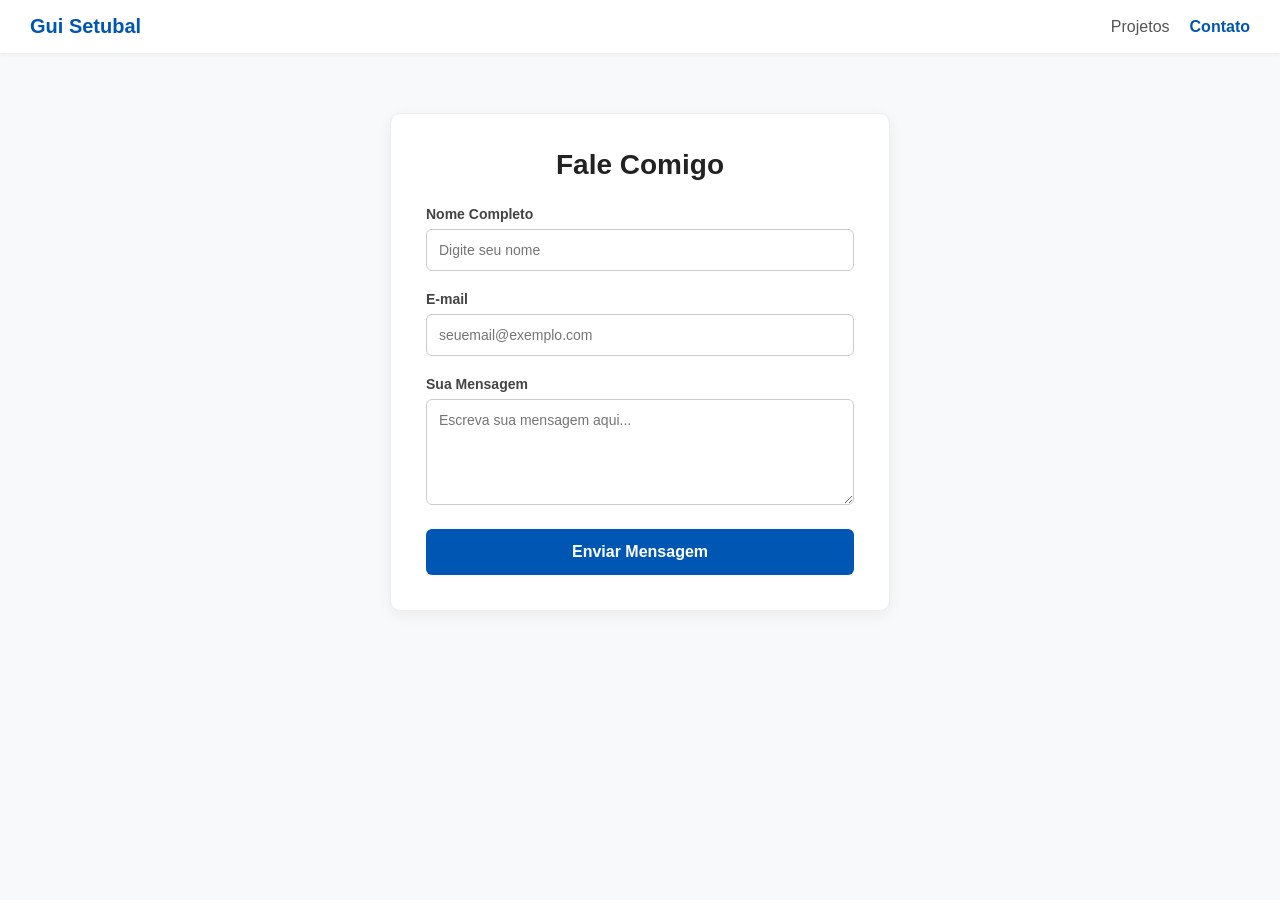
==== contato.html @ 48e04363 "Refactor contato.html for improved layout and design" ====
<!DOCTYPE html>
<html lang="pt-BR">
<head>
    <meta charset="UTF-8">
    <meta name="viewport" content="width=device-width, initial-scale=1.0">
    <title>Contato - Gui Setubal</title>
    <style>
        body {
            font-family: 'Segoe UI', Arial, sans-serif;
            background-color: #f8f9fa;
            margin: 0;
            padding: 0;
            color: #222222;
        }

        /* Menu Superior */
        nav {
            background-color: #ffffff;
            padding: 15px 30px;
            box-shadow: 0 2px 4px rgba(0,0,0,0.05);
            display: flex;
            justify-content: space-between;
            align-items: center;
        }

        nav .logo {
            font-weight: bold;
            font-size: 20px;
            color: #0056b3;
        }

        nav ul {
            list-style: none;
            margin: 0;
            padding: 0;
            display: flex;
            gap: 20px;
        }

        nav ul li a {
            text-decoration: none;
            color: #555555;
            font-weight: 500;
            transition: color 0.2s;
        }

        nav ul li a:hover {
            color: #0056b3;
        }

        /* Box do Formulário */
        main {
            max-width: 500px;
            margin: 60px auto;
            padding: 0 20px;
        }

        .form-box {
            background-color: #ffffff;
            padding: 35px;
            border-radius: 10px;
            box-shadow: 0 4px 15px rgba(0,0,0,0.06);
            border: 1px solid #eeeeee;
        }

        h2 {
            margin-top: 0;
            margin-bottom: 25px;
            color: #222222;
            text-align: center;
            font-size: 28px;
        }

        .campo-grupo {
            margin-bottom: 20px;
        }

        .campo-grupo label {
            display: block;
            margin-bottom: 7px;
            font-weight: 600;
            font-size: 14px;
            color: #444444;
        }

        .campo-grupo input, .campo-grupo textarea {
            width: 100%;
            padding: 12px;
            border: 1px solid #cccccc;
            border-radius: 6px;
            box-sizing: border-box;
            font-family: inherit;
            font-size: 14px;
            color: #222222;
            background-color: #ffffff;
        }

        .campo-grupo input:focus, .campo-grupo textarea:focus {
            outline: none;
            border-color: #0056b3;
            box-shadow: 0 0 0 3px rgba(0, 86, 179, 0.1);
        }

        .botao-enviar {
            background-color: #0056b3;
            color: #ffffff;
            border: none;
            padding: 14px;
            width: 100%;
            border-radius: 6px;
            cursor: pointer;
            font-size: 16px;
            font-weight: bold;
            transition: background-color 0.2s;
        }

        .botao-enviar:hover {
            background-color: #004085;
        }
    </style>
</head>
<body>

    <!-- Menu Superior -->
    <nav>
        <div class="logo">Gui Setubal</div>
        <ul>
            <li><a href="index.html">Projetos</a></li>
            <li><a href="contato.html" style="color: #0056b3; font-weight: bold;">Contato</a></li>
        </ul>
    </nav>

    <!-- Formulário de Envio -->
    <main>
        <div class="form-box">
            <h2>Fale Comigo</h2>
            <form id="formularioContato" onsubmit="processarEnvio(event)">
                <div class="campo-grupo">
                    <label for="txtNome">Nome Completo</label>
                    <input type="text" id="txtNome" required placeholder="Digite seu nome">
                </div>
                
                <div class="campo-grupo">
                    <label for="txtEmail">E-mail</label>
                    <input type="email" id="txtEmail" required placeholder="seuemail@exemplo.com">
                </div>

                <div class="campo-grupo">
                    <label for="txtMensagem">Sua Mensagem</label>
                    <textarea id="txtMensagem" rows="5" required placeholder="Escreva sua mensagem aqui..."></textarea>
                </div>

                <button type="submit" class="botao-enviar">Enviar Mensagem</button>
            </form>
        </div>
    </main>

    <!-- Caixinha de Alerta Personalizada (Substitui o alert nativo do navegador) -->
    <div id="meuAlertaCustomizado" style="display: none; position: fixed; top: 0; left: 0; width: 100%; height: 100%; background: rgba(0,0,0,0.5); z-index: 10000; justify-content: center; align-items: center;">
        <div style="background: white; padding: 22px; border-radius: 8px; max-width: 320px; width: 100%; box-shadow: 0 4px 20px rgba(0,0,0,0.3); font-family: Arial, sans-serif; box-sizing: border-box;">
            <h4 style="margin: 0 0 12px 0; color: #333333; font-size: 15px; border-bottom: 1px solid #eeeeee; padding-bottom: 8px; font-weight: normal;">Esta página diz:</h4>
            <p style="margin: 0 0 24px 0; color: #555555; font-size: 14px;">Mensagem enviada!</p>
            <div style="text-align: right;">
                <button onclick="fecharAlerta()" style="background: #0056b3; color: white; border: none; padding: 8px 24px; border-radius: 4px; cursor: pointer; font-weight: bold; font-size: 14px;">OK</button>
            </div>
        </div>
    </div>

    <!-- Script de Funcionamento -->
    <script>
        function processarEnvio(event) {
            event.preventDefault(); 
            abrirAlerta();
            document.getElementById("formularioContato").reset();
        }

        function abrirAlerta() {
            document.getElementById("meuAlertaCustomizado").style.display = "flex";
        }

        function fecharAlerta() {
            document.getElementById("meuAlertaCustomizado").style.display = "none";
        }
    </script>

</body>
</html>
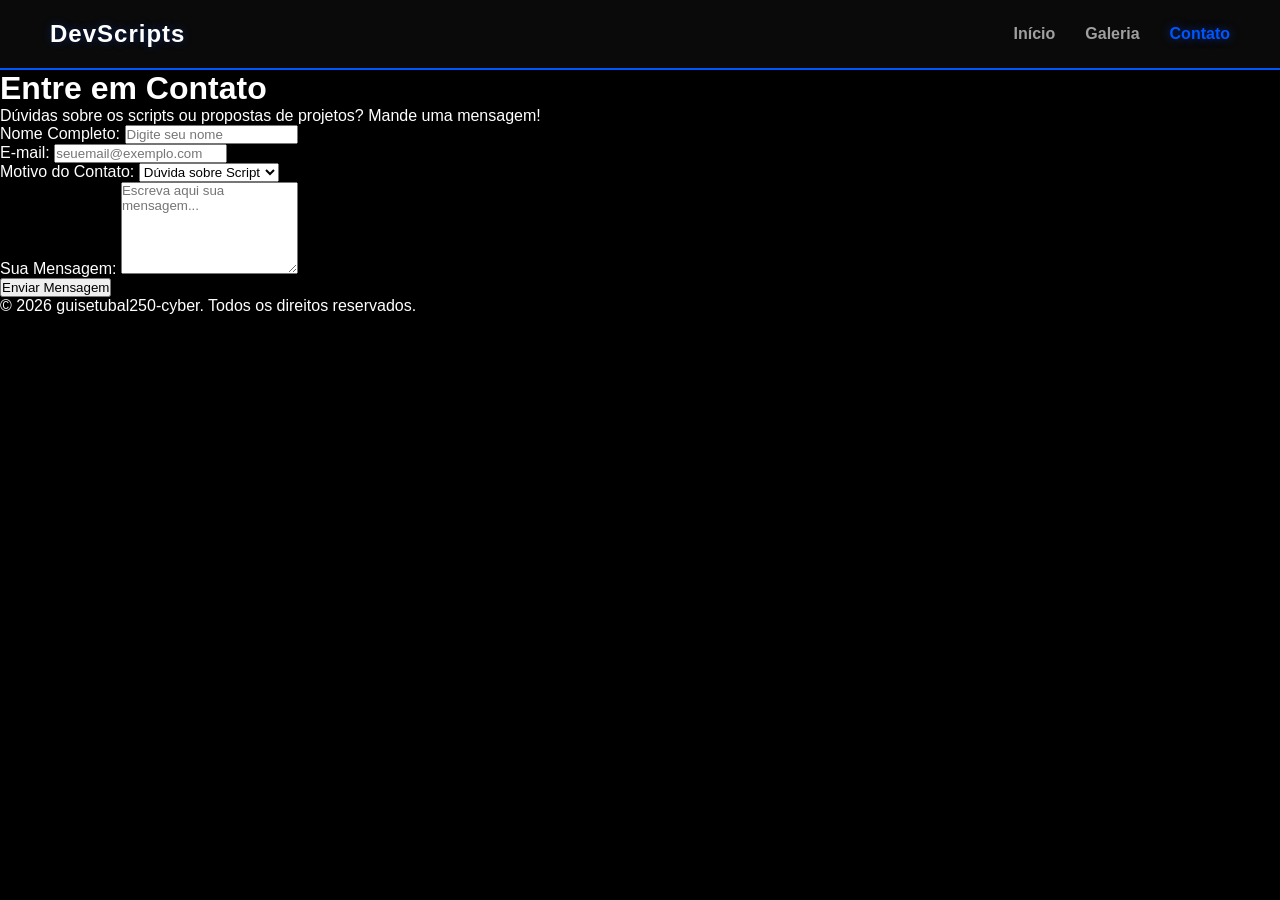
==== commit db4f5ed0: "Revamp contato.html with new layout and form fields Updated the contact page layout and styles, incl" ====
--- a/contato.html
+++ b/contato.html
@@ -3,185 +3,56 @@
 <head>
     <meta charset="UTF-8">
     <meta name="viewport" content="width=device-width, initial-scale=1.0">
-    <title>Contato - Gui Setubal</title>
-    <style>
-        body {
-            font-family: 'Segoe UI', Arial, sans-serif;
-            background-color: #f8f9fa;
-            margin: 0;
-            padding: 0;
-            color: #222222;
-        }
-
-        /* Menu Superior */
-        nav {
-            background-color: #ffffff;
-            padding: 15px 30px;
-            box-shadow: 0 2px 4px rgba(0,0,0,0.05);
-            display: flex;
-            justify-content: space-between;
-            align-items: center;
-        }
-
-        nav .logo {
-            font-weight: bold;
-            font-size: 20px;
-            color: #0056b3;
-        }
-
-        nav ul {
-            list-style: none;
-            margin: 0;
-            padding: 0;
-            display: flex;
-            gap: 20px;
-        }
-
-        nav ul li a {
-            text-decoration: none;
-            color: #555555;
-            font-weight: 500;
-            transition: color 0.2s;
-        }
-
-        nav ul li a:hover {
-            color: #0056b3;
-        }
-
-        /* Box do Formulário */
-        main {
-            max-width: 500px;
-            margin: 60px auto;
-            padding: 0 20px;
-        }
-
-        .form-box {
-            background-color: #ffffff;
-            padding: 35px;
-            border-radius: 10px;
-            box-shadow: 0 4px 15px rgba(0,0,0,0.06);
-            border: 1px solid #eeeeee;
-        }
-
-        h2 {
-            margin-top: 0;
-            margin-bottom: 25px;
-            color: #222222;
-            text-align: center;
-            font-size: 28px;
-        }
-
-        .campo-grupo {
-            margin-bottom: 20px;
-        }
-
-        .campo-grupo label {
-            display: block;
-            margin-bottom: 7px;
-            font-weight: 600;
-            font-size: 14px;
-            color: #444444;
-        }
-
-        .campo-grupo input, .campo-grupo textarea {
-            width: 100%;
-            padding: 12px;
-            border: 1px solid #cccccc;
-            border-radius: 6px;
-            box-sizing: border-box;
-            font-family: inherit;
-            font-size: 14px;
-            color: #222222;
-            background-color: #ffffff;
-        }
-
-        .campo-grupo input:focus, .campo-grupo textarea:focus {
-            outline: none;
-            border-color: #0056b3;
-            box-shadow: 0 0 0 3px rgba(0, 86, 179, 0.1);
-        }
-
-        .botao-enviar {
-            background-color: #0056b3;
-            color: #ffffff;
-            border: none;
-            padding: 14px;
-            width: 100%;
-            border-radius: 6px;
-            cursor: pointer;
-            font-size: 16px;
-            font-weight: bold;
-            transition: background-color 0.2s;
-        }
-
-        .botao-enviar:hover {
-            background-color: #004085;
-        }
-    </style>
+    <title>Contato</title>
+    <link rel="stylesheet" href="style.css">
 </head>
 <body>
+    <header>
+        <div class="logo">DevScripts</div>
+        <nav>
+            <ul>
+                <li><a href="index.html">Início</a></li>
+                <li><a href="galeria.html">Galeria</a></li>
+                <li><a href="contato.html" class="active">Contato</a></li>
+            </ul>
+        </nav>
+    </header>
 
-    <!-- Menu Superior -->
-    <nav>
-        <div class="logo">Gui Setubal</div>
-        <ul>
-            <li><a href="index.html">Projetos</a></li>
-            <li><a href="contato.html" style="color: #0056b3; font-weight: bold;">Contato</a></li>
-        </ul>
-    </nav>
+    <main class="form-container">
+        <h1>Entre em Contato</h1>
+        <p>Dúvidas sobre os scripts ou propostas de projetos? Mande uma mensagem!</p>
 
-    <!-- Formulário de Envio -->
-    <main>
-        <div class="form-box">
-            <h2>Fale Comigo</h2>
-            <form id="formularioContato" onsubmit="processarEnvio(event)">
-                <div class="campo-grupo">
-                    <label for="txtNome">Nome Completo</label>
-                    <input type="text" id="txtNome" required placeholder="Digite seu nome">
-                </div>
-                
-                <div class="campo-grupo">
-                    <label for="txtEmail">E-mail</label>
-                    <input type="email" id="txtEmail" required placeholder="seuemail@exemplo.com">
-                </div>
+        <form action="#" method="POST">
+            <div class="campo">
+                <label for="nome">Nome Completo:</label>
+                <input type="text" id="nome" name="nome" required placeholder="Digite seu nome">
+            </div>
 
-                <div class="campo-grupo">
-                    <label for="txtMensagem">Sua Mensagem</label>
-                    <textarea id="txtMensagem" rows="5" required placeholder="Escreva sua mensagem aqui..."></textarea>
-                </div>
+            <div class="campo">
+                <label for="email">E-mail:</label>
+                <input type="email" id="email" name="email" required placeholder="seuemail@exemplo.com">
+            </div>
 
-                <button type="submit" class="botao-enviar">Enviar Mensagem</button>
-            </form>
-        </div>
+            <div class="campo">
+                <label for="motivo">Motivo do Contato:</label>
+                <select id="motivo" name="motivo">
+                    <option value="duvida">Dúvida sobre Script</option>
+                    <option value="parceria">Proposta de Projeto</option>
+                    <option value="outros">Outros</option>
+                </select>
+            </div>
+
+            <div class="campo">
+                <label for="mensagem">Sua Mensagem:</label>
+                <textarea id="mensagem" name="mensagem" rows="6" required placeholder="Escreva aqui sua mensagem..."></textarea>
+            </div>
+
+            <button type="submit" class="btn">Enviar Mensagem</button>
+        </form>
     </main>
 
-    <!-- Caixinha de Alerta Personalizada (Substitui o alert nativo do navegador) -->
-    <div id="meuAlertaCustomizado" style="display: none; position: fixed; top: 0; left: 0; width: 100%; height: 100%; background: rgba(0,0,0,0.5); z-index: 10000; justify-content: center; align-items: center;">
-        <div style="background: white; padding: 22px; border-radius: 8px; max-width: 320px; width: 100%; box-shadow: 0 4px 20px rgba(0,0,0,0.3); font-family: Arial, sans-serif; box-sizing: border-box;">
-            <h4 style="margin: 0 0 12px 0; color: #333333; font-size: 15px; border-bottom: 1px solid #eeeeee; padding-bottom: 8px; font-weight: normal;">Esta página diz:</h4>
-            <p style="margin: 0 0 24px 0; color: #555555; font-size: 14px;">Mensagem enviada!</p>
-            <div style="text-align: right;">
-                <button onclick="fecharAlerta()" style="background: #0056b3; color: white; border: none; padding: 8px 24px; border-radius: 4px; cursor: pointer; font-weight: bold; font-size: 14px;">OK</button>
-            </div>
-        </div>
-    </div>
-
-    <!-- Script de Funcionamento -->
-    <script>
-        function processarEnvio(event) {
-            event.preventDefault(); 
-            abrirAlerta();
-            document.getElementById("formularioContato").reset();
-        }
-
-        function abrirAlerta() {
-            document.getElementById("meuAlertaCustomizado").style.display = "flex";
-        }
-
-        function fecharAlerta() {
-            document.getElementById("meuAlertaCustomizado").style.display = "none";
-        }
-    </script>
-
+    <footer>
+        <p>&copy; 2026 guisetubal250-cyber. Todos os direitos reservados.</p>
+    </footer>
 </body>
 </html>
--- a/style.css
+++ b/style.css
@@ -0,0 +1,254 @@
+/* ==========================================
+   CONFIGURAÇÕES GERAIS E RESETS
+   ========================================== */
+* {
+    margin: 0;
+    padding: 0;
+    box-sizing: border-box;
+    font-family: 'Segoe UI', Roboto, sans-serif;
+}
+
+body {
+    background-color: #000000; /* Fundo Preto Puro */
+    color: #ffffff; /* Texto Branco */
+    min-height: 100vh;
+    overflow-x: hidden;
+}
+
+/* ==========================================
+   MENU SUPERIOR (HEADER)
+   ========================================== */
+header {
+    background-color: #0a0a0a; /* Preto ligeiramente mais claro */
+    border-bottom: 2px solid #0055ff; /* Linha Azul Brilhante */
+    padding: 20px 50px;
+    display: flex;
+    justify-content: space-between;
+    align-items: center;
+    position: sticky;
+    top: 0;
+    z-index: 100;
+}
+
+header .logo {
+    font-size: 24px;
+    font-weight: 800;
+    color: #ffffff; /* Logo Branco */
+    letter-spacing: 1px;
+    text-shadow: 0 0 10px rgba(0, 85, 255, 0.3);
+}
+
+nav ul {
+    list-style: none;
+    display: flex;
+    gap: 30px;
+}
+
+nav ul li a {
+    color: #a0a0a0; /* Links cinzas para dar contraste */
+    text-decoration: none;
+    font-size: 16px;
+    font-weight: 600;
+    transition: all 0.3s ease;
+}
+
+nav ul li a:hover, 
+nav ul li a.active {
+    color: #0055ff; /* Azul ao passar o mouse ou ativo */
+    text-shadow: 0 0 10px rgba(0, 85, 255, 0.5);
+}
+
+/* ==========================================
+   ESTRUTURA DA PÁGINA INICIAL (INDEX)
+   ========================================== */
+.hero-container {
+    max-width: 1200px;
+    margin: 80px auto;
+    padding: 0 30px;
+}
+
+.hero-wrapper {
+    display: grid;
+    grid-template-columns: 1.2fr 0.8fr;
+    gap: 60px;
+    align-items: center;
+}
+
+/* Coluna de Textos */
+.subtitulo-tag {
+    color: #0055ff; /* Detalhes em azul */
+    font-size: 14px;
+    font-weight: 700;
+    text-transform: uppercase;
+    letter-spacing: 2px;
+    display: block;
+    margin-bottom: 15px;
+}
+
+.hero-textos h1 {
+    font-size: 54px;
+    font-weight: 800;
+    line-height: 1.1;
+    margin-bottom: 25px;
+    color: #ffffff; /* Texto Principal Branco */
+}
+
+.nome-destaque {
+    color: #0055ff; /* Destaque em Azul */
+}
+
+.hero-textos p {
+    color: #d0d0d0; /* Parágrafo Branco Suave */
+    font-size: 18px;
+    line-height: 1.6;
+    margin-bottom: 40px;
+}
+
+/* Botões Modernos */
+.botoes-grupo {
+    display: flex;
+    gap: 20px;
+}
+
+.btn-principal {
+    background: #0055ff; /* Botão Azul */
+    color: #ffffff; /* Texto Branco */
+    padding: 15px 30px;
+    border-radius: 8px;
+    font-weight: 700;
+    text-decoration: none;
+    display: inline-flex;
+    align-items: center;
+    gap: 10px;
+    box-shadow: 0 4px 20px rgba(0, 85, 255, 0.4);
+    transition: all 0.3s ease;
+}
+
+.btn-principal:hover {
+    transform: translateY(-3px);
+    background: #0044cc; /* Azul mais escuro no hover */
+    box-shadow: 0 6px 25px rgba(0, 85, 255, 0.6);
+}
+
+.btn-secundario {
+    border: 2px solid #ffffff; /* Borda Branca */
+    color: #ffffff; /* Texto Branco */
+    padding: 13px 30px;
+    border-radius: 8px;
+    font-weight: 700;
+    text-decoration: none;
+    background: transparent;
+    transition: all 0.3s ease;
+}
+
+.btn-secundario:hover {
+    background: rgba(255, 255, 255, 0.1);
+    transform: translateY(-3px);
+}
+
+/* ==========================================
+   CARD DE PERFIL (INDEX - COLUNA DIREITA)
+   ========================================== */
+.perfil-card {
+    background: #0a0a0a; /* Caixa Preta */
+    border: 1px solid rgba(255, 255, 255, 0.1); /* Borda discreta */
+    border-radius: 24px;
+    padding: 50px 40px;
+    text-align: center;
+    box-shadow: 0 30px 60px rgba(0, 0, 0, 0.8);
+    display: flex;
+    flex-direction: column;
+    align-items: center;
+}
+
+.avatar-circulo {
+    width: 120px;
+    height: 120px;
+    border-radius: 50%;
+    background: #0055ff; /* Círculo Azul */
+    display: flex;
+    align-items: center;
+    justify-content: center;
+    margin-bottom: 25px;
+    box-shadow: 0 0 25px rgba(0, 85, 255, 0.4);
+}
+
+.avatar-circulo span {
+    font-size: 36px;
+    font-weight: 800;
+    color: #ffffff; /* Iniciais Brancas */
+    letter-spacing: -1px;
+}
+
+.perfil-card h2 {
+    font-size: 26px;
+    font-weight: 700;
+    margin-bottom: 20px;
+    color: #ffffff;
+}
+
+/* Lista de Habilidades (Badges) */
+.badges {
+    display: flex;
+    flex-direction: column;
+    gap: 12px;
+    width: 100%;
+}
+
+.badges span {
+    background: rgba(255, 255, 255, 0.02);
+    border: 1px solid rgba(255, 255, 255, 0.05);
+    padding: 12px 15px;
+    border-radius: 10px;
+    font-size: 14px;
+    color: #cbd5e1;
+    display: flex;
+    align-items: center;
+    gap: 10px;
+    justify-content: center;
+    transition: all 0.3s ease;
+}
+
+.badges span i {
+    color: #0055ff; /* Ícones em Azul */
+}
+
+.perfil-card:hover .badges span {
+    border-color: rgba(0, 85, 255, 0.3);
+    color: #ffffff;
+}
+
+/* ==========================================
+   EFEITOS INTERATIVOS DA GALERIA
+   ========================================== */
+.projeto-card {
+    transition: transform 0.3s ease, border-color 0.3s ease, box-shadow 0.3s ease !important;
+}
+
+.projeto-card:hover {
+    transform: translateY(-8px);
+    border-color: #0055ff !important; /* Borda Azul no hover */
+    box-shadow: 0 20px 40px rgba(0, 85, 255, 0.2) !important;
+}
+
+/* ==========================================
+   RESPONSIVIDADE PARA DISPOSITIVOS MÓVEIS
+   ========================================== */
+@media (max-width: 900px) {
+    header {
+        padding: 20px 30px;
+    }
+    .hero-wrapper {
+        grid-template-columns: 1fr;
+        gap: 50px;
+    }
+    .hero-textos {
+        text-align: center;
+    }
+    .botoes-grupo {
+        justify-content: center;
+    }
+    .hero-textos h1 {
+        font-size: 40px;
+    }
+}
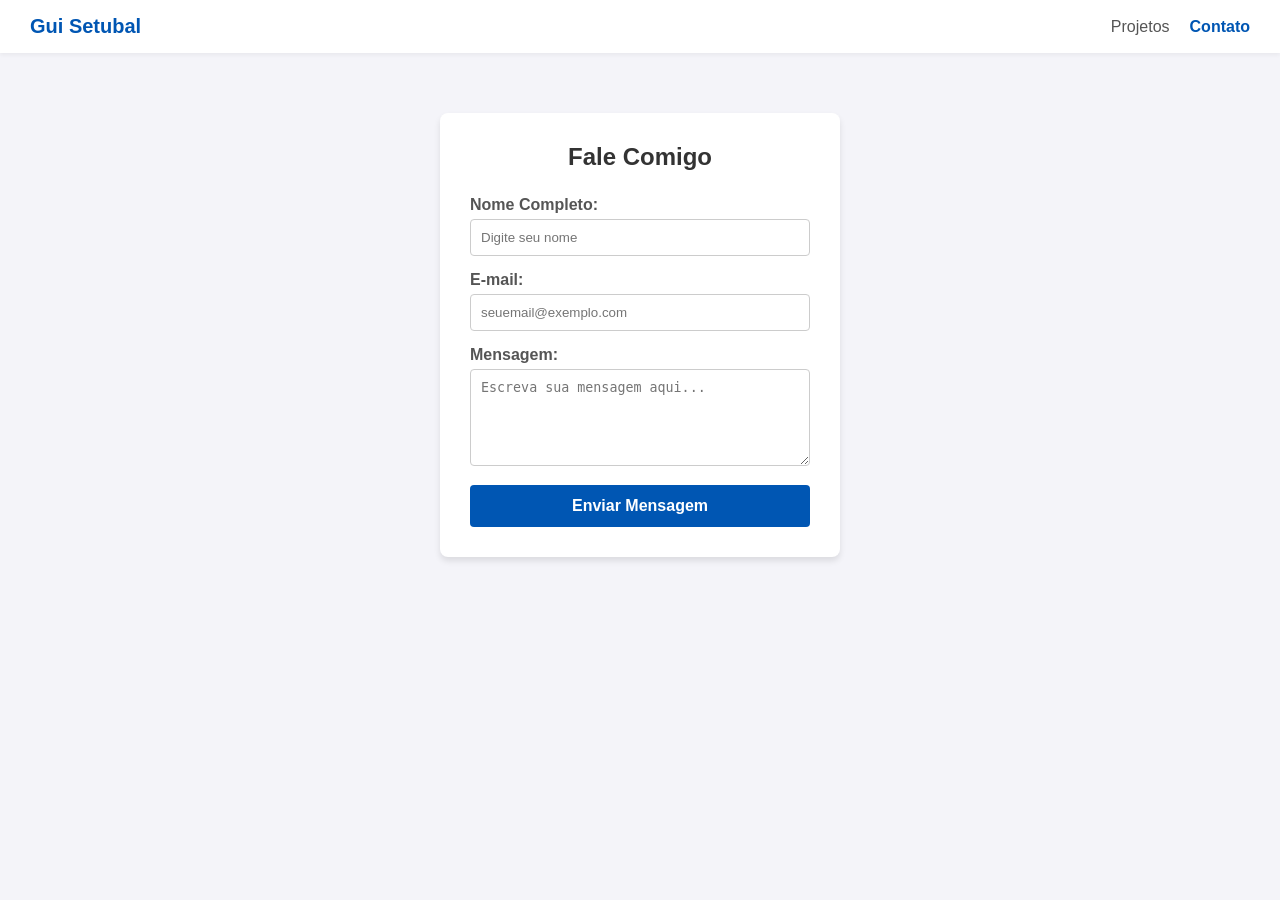
==== commit 1a152a03: "Revamp contato.html with new layout and styles Updated the contact page with new styling and structu" ====
--- a/contato.html
+++ b/contato.html
@@ -3,56 +3,154 @@
 <head>
     <meta charset="UTF-8">
     <meta name="viewport" content="width=device-width, initial-scale=1.0">
-    <title>Contato</title>
-    <link rel="stylesheet" href="style.css">
+    <title>Contato - Gui Setubal</title>
+    <style>
+        body {
+            font-family: Arial, sans-serif;
+            background-color: #f4f4f9;
+            margin: 0;
+            padding: 0;
+            color: #333;
+        }
+
+        /* Menu de Navegação Original */
+        nav {
+            background-color: #ffffff;
+            padding: 15px 30px;
+            box-shadow: 0 2px 4px rgba(0,0,0,0.05);
+            display: flex;
+            justify-content: space-between;
+            align-items: center;
+        }
+
+        nav .logo {
+            font-weight: bold;
+            font-size: 20px;
+            color: #0056b3;
+        }
+
+        nav ul {
+            list-style: none;
+            margin: 0;
+            padding: 0;
+            display: flex;
+            gap: 20px;
+        }
+
+        nav ul li a {
+            text-decoration: none;
+            color: #555;
+            font-weight: 500;
+        }
+
+        nav ul li a:hover {
+            color: #0056b3;
+        }
+
+        main {
+            max-width: 400px;
+            margin: 60px auto;
+            padding: 0 20px;
+        }
+
+        .form-container {
+            background: white;
+            padding: 30px;
+            border-radius: 8px;
+            box-shadow: 0 4px 6px rgba(0,0,0,0.1);
+            width: 100%;
+            box-sizing: border-box;
+        }
+
+        h2 {
+            margin-top: 0;
+            margin-bottom: 25px;
+            color: #333;
+            text-align: center;
+        }
+
+        .form-group {
+            margin-bottom: 15px;
+        }
+
+        .form-group label {
+            display: block;
+            margin-bottom: 5px;
+            font-weight: bold;
+            color: #555;
+        }
+
+        .form-group input, .form-group textarea {
+            width: 100%;
+            padding: 10px;
+            border: 1px solid #ccc;
+            border-radius: 4px;
+            box-sizing: border-box;
+        }
+
+        .btn-enviar {
+            background-color: #0056b3;
+            color: white;
+            border: none;
+            padding: 12px;
+            width: 100%;
+            border-radius: 4px;
+            cursor: pointer;
+            font-size: 16px;
+            font-weight: bold;
+        }
+
+        .btn-enviar:hover {
+            background-color: #004085;
+        }
+    </style>
 </head>
 <body>
-    <header>
-        <div class="logo">DevScripts</div>
-        <nav>
-            <ul>
-                <li><a href="index.html">Início</a></li>
-                <li><a href="galeria.html">Galeria</a></li>
-                <li><a href="contato.html" class="active">Contato</a></li>
-            </ul>
-        </nav>
-    </header>
 
-    <main class="form-container">
-        <h1>Entre em Contato</h1>
-        <p>Dúvidas sobre os scripts ou propostas de projetos? Mande uma mensagem!</p>
+    <!-- Menu Superior -->
+    <nav>
+        <div class="logo">Gui Setubal</div>
+        <ul>
+            <li><a href="index.html">Projetos</a></li>
+            <li><a href="contato.html" style="color: #0056b3; font-weight: bold;">Contato</a></li>
+        </ul>
+    </nav>
 
-        <form action="#" method="POST">
-            <div class="campo">
-                <label for="nome">Nome Completo:</label>
-                <input type="text" id="nome" name="nome" required placeholder="Digite seu nome">
-            </div>
+    <!-- Formulário Prontinho do Início -->
+    <main>
+        <div class="form-container">
+            <h2>Fale Comigo</h2>
+            <form id="formularioContato" onsubmit="processarEnvio(event)">
+                <div class="form-group">
+                    <label for="txtNome">Nome Completo:</label>
+                    <input type="text" id="txtNome" required placeholder="Digite seu nome">
+                </div>
+                
+                <div class="form-group">
+                    <label for="txtEmail">E-mail:</label>
+                    <input type="email" id="txtEmail" required placeholder="seuemail@exemplo.com">
+                </div>
 
-            <div class="campo">
-                <label for="email">E-mail:</label>
-                <input type="email" id="email" name="email" required placeholder="seuemail@exemplo.com">
-            </div>
+                <div class="form-group">
+                    <label for="txtMensagem">Mensagem:</label>
+                    <textarea id="txtMensagem" rows="5" required placeholder="Escreva sua mensagem aqui..."></textarea>
+                </div>
 
-            <div class="campo">
-                <label for="motivo">Motivo do Contato:</label>
-                <select id="motivo" name="motivo">
-                    <option value="duvida">Dúvida sobre Script</option>
-                    <option value="parceria">Proposta de Projeto</option>
-                    <option value="outros">Outros</option>
-                </select>
-            </div>
-
-            <div class="campo">
-                <label for="mensagem">Sua Mensagem:</label>
-                <textarea id="mensagem" name="mensagem" rows="6" required placeholder="Escreva aqui sua mensagem..."></textarea>
-            </div>
-
-            <button type="submit" class="btn">Enviar Mensagem</button>
-        </form>
+                <button type="submit" class="btn-enviar">Enviar Mensagem</button>
+            </form>
+        </div>
     </main>
 
-    <footer>
-        <p>&copy; 2026 guisetubal250-cyber. Todos os direitos reservados.</p>
-    </footer>
+    <!-- JavaScript Original com Alert Clássico -->
+    <script>
+        function processarEnvio(event) {
+            event.preventDefault(); // Impede o reload automático da página
+            
+            alert("Mensagem enviada!"); // Retorna o alert original do navegador
+            
+            document.getElementById("formularioContato").reset(); // Limpa os campos
+        }
+    </script>
+
 </body>
 </html>
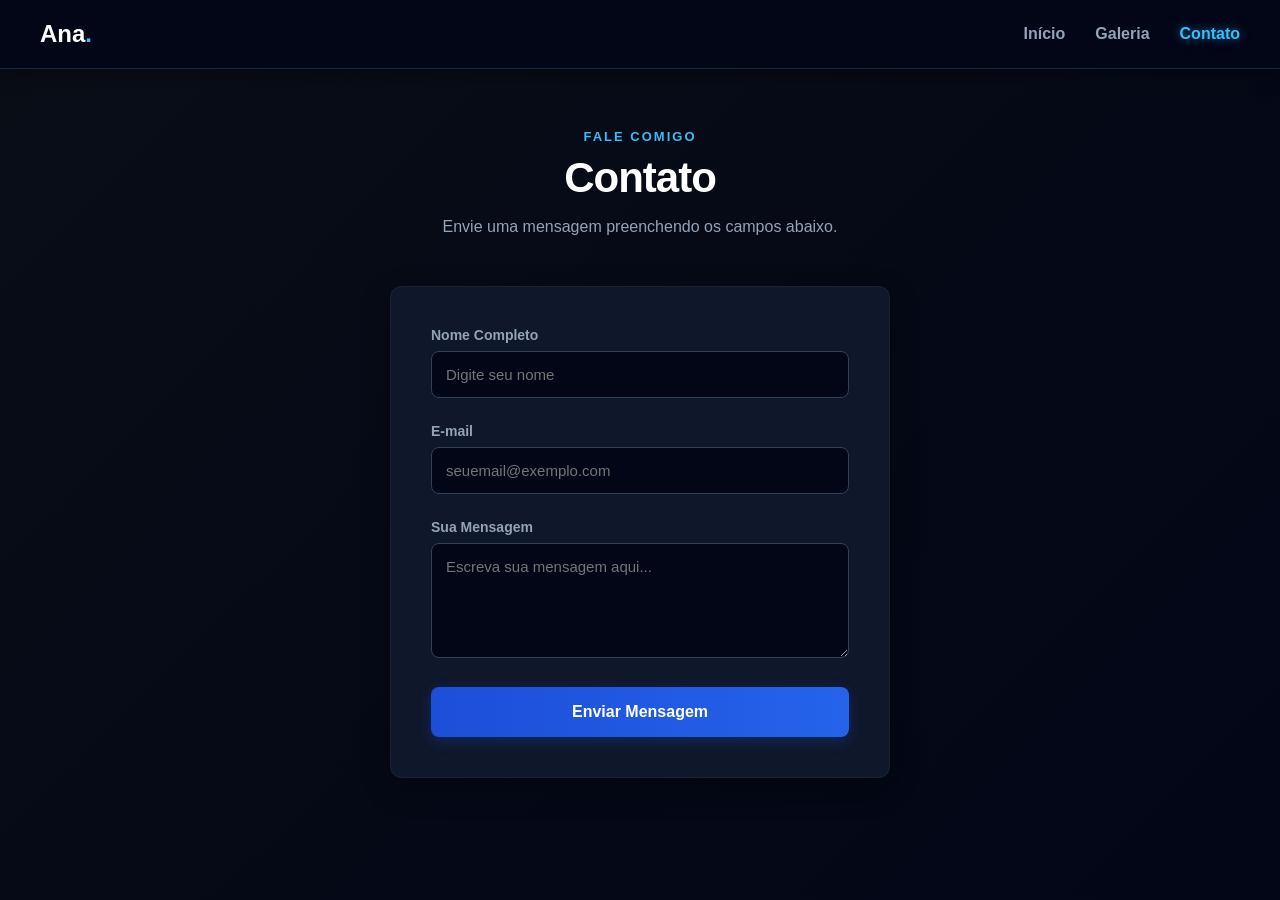
==== commit af519af3: "Refactor contato.html for new design and styles" ====
--- a/contato.html
+++ b/contato.html
@@ -3,136 +3,42 @@
 <head>
     <meta charset="UTF-8">
     <meta name="viewport" content="width=device-width, initial-scale=1.0">
-    <title>Contato - Gui Setubal</title>
-    <style>
-        body {
-            font-family: Arial, sans-serif;
-            background-color: #f4f4f9;
-            margin: 0;
-            padding: 0;
-            color: #333;
-        }
-
-        /* Menu de Navegação Original */
-        nav {
-            background-color: #ffffff;
-            padding: 15px 30px;
-            box-shadow: 0 2px 4px rgba(0,0,0,0.05);
-            display: flex;
-            justify-content: space-between;
-            align-items: center;
-        }
-
-        nav .logo {
-            font-weight: bold;
-            font-size: 20px;
-            color: #0056b3;
-        }
-
-        nav ul {
-            list-style: none;
-            margin: 0;
-            padding: 0;
-            display: flex;
-            gap: 20px;
-        }
-
-        nav ul li a {
-            text-decoration: none;
-            color: #555;
-            font-weight: 500;
-        }
-
-        nav ul li a:hover {
-            color: #0056b3;
-        }
-
-        main {
-            max-width: 400px;
-            margin: 60px auto;
-            padding: 0 20px;
-        }
-
-        .form-container {
-            background: white;
-            padding: 30px;
-            border-radius: 8px;
-            box-shadow: 0 4px 6px rgba(0,0,0,0.1);
-            width: 100%;
-            box-sizing: border-box;
-        }
-
-        h2 {
-            margin-top: 0;
-            margin-bottom: 25px;
-            color: #333;
-            text-align: center;
-        }
-
-        .form-group {
-            margin-bottom: 15px;
-        }
-
-        .form-group label {
-            display: block;
-            margin-bottom: 5px;
-            font-weight: bold;
-            color: #555;
-        }
-
-        .form-group input, .form-group textarea {
-            width: 100%;
-            padding: 10px;
-            border: 1px solid #ccc;
-            border-radius: 4px;
-            box-sizing: border-box;
-        }
-
-        .btn-enviar {
-            background-color: #0056b3;
-            color: white;
-            border: none;
-            padding: 12px;
-            width: 100%;
-            border-radius: 4px;
-            cursor: pointer;
-            font-size: 16px;
-            font-weight: bold;
-        }
-
-        .btn-enviar:hover {
-            background-color: #004085;
-        }
-    </style>
+    <title>Contato - Portfólio Ana</title>
+    <!-- Vinculando o arquivo CSS externo -->
+    <link rel="stylesheet" href="style.css">
 </head>
 <body>
 
-    <!-- Menu Superior -->
+    <!-- Menu Superior Compartilhado -->
     <nav>
-        <div class="logo">Gui Setubal</div>
+        <div class="logo">Ana<span>.</span></div>
         <ul>
-            <li><a href="index.html">Projetos</a></li>
-            <li><a href="contato.html" style="color: #0056b3; font-weight: bold;">Contato</a></li>
+            <li><a href="index.html">Início</a></li>
+            <li><a href="galeria.html">Galeria</a></li>
+            <li><a href="contato.html" class="active">Contato</a></li>
         </ul>
     </nav>
 
-    <!-- Formulário Prontinho do Início -->
+    <!-- Formulário Estilizado -->
     <main>
+        <span class="sub-tag">Fale Comigo</span>
+        <h1>Contato</h1>
+        <p class="descricao-pagina">Envie uma mensagem preenchendo os campos abaixo.</p>
+
         <div class="form-container">
-            <h2>Fale Comigo</h2>
             <form id="formularioContato" onsubmit="processarEnvio(event)">
                 <div class="form-group">
-                    <label for="txtNome">Nome Completo:</label>
+                    <label for="txtNome">Nome Completo</label>
                     <input type="text" id="txtNome" required placeholder="Digite seu nome">
                 </div>
                 
                 <div class="form-group">
-                    <label for="txtEmail">E-mail:</label>
+                    <label for="txtEmail">E-mail</label>
                     <input type="email" id="txtEmail" required placeholder="seuemail@exemplo.com">
                 </div>
 
                 <div class="form-group">
-                    <label for="txtMensagem">Mensagem:</label>
+                    <label for="txtMensagem">Sua Mensagem</label>
                     <textarea id="txtMensagem" rows="5" required placeholder="Escreva sua mensagem aqui..."></textarea>
                 </div>
 
@@ -141,14 +47,14 @@
         </div>
     </main>
 
-    <!-- JavaScript Original com Alert Clássico -->
+    <!-- Controle JavaScript Nativo -->
     <script>
         function processarEnvio(event) {
-            event.preventDefault(); // Impede o reload automático da página
+            event.preventDefault(); 
             
-            alert("Mensagem enviada!"); // Retorna o alert original do navegador
+            alert("Mensagem enviada!"); // Alerta nativo clássico do início
             
-            document.getElementById("formularioContato").reset(); // Limpa os campos
+            document.getElementById("formularioContato").reset(); 
         }
     </script>
 
--- a/style.css
+++ b/style.css
@@ -0,0 +1,240 @@
+/* ==================================================== */
+/* PALETA DE CORES: PRETO, BRANCO E AZUL (COM GLOW)     */
+/* ==================================================== */
+body {
+    font-family: 'Segoe UI', Arial, sans-serif;
+    background: linear-gradient(135deg, #090d16 0%, #020617 100%); /* Fundo Escuro Profundo */
+    margin: 0;
+    padding: 0;
+    color: #ffffff; /* Texto Branco */
+    min-height: 100vh;
+}
+
+/* --- MENU DE NAVEGAÇÃO SUPERIOR --- */
+nav {
+    background-color: #020617;
+    padding: 20px 40px;
+    border-bottom: 1px solid rgba(56, 189, 248, 0.2); /* Linha com brilho sutil */
+    display: flex;
+    justify-content: space-between;
+    align-items: center;
+    box-shadow: 0 4px 20px rgba(0, 0, 0, 0.4);
+}
+
+nav .logo {
+    font-weight: 800;
+    font-size: 24px;
+    color: #ffffff;
+}
+
+nav .logo span {
+    color: #38bdf8; /* Ponto azul iluminado no nome */
+}
+
+nav ul {
+    list-style: none;
+    margin: 0;
+    padding: 0;
+    display: flex;
+    gap: 30px;
+}
+
+nav ul li a {
+    text-decoration: none;
+    color: #94a3b8;
+    font-weight: 600;
+    font-size: 16px;
+    transition: all 0.3s ease;
+}
+
+nav ul li a:hover, nav ul li a.active {
+    color: #38bdf8; /* Azul iluminado */
+    text-shadow: 0 0 10px rgba(56, 189, 248, 0.6); /* Brilho suave */
+}
+
+/* --- SEÇÃO PRINCIPAL / TEXTOS --- */
+main {
+    max-width: 1200px;
+    margin: 0 auto;
+    padding: 60px 20px;
+    text-align: center;
+}
+
+.sub-tag {
+    color: #38bdf8;
+    font-size: 13px;
+    font-weight: 700;
+    text-transform: uppercase;
+    letter-spacing: 2px;
+    margin-bottom: 10px;
+    display: block;
+}
+
+h1 {
+    font-size: 42px;
+    color: #ffffff;
+    margin: 0 0 15px 0;
+    font-weight: 800;
+    letter-spacing: -1px;
+}
+
+.descricao-pagina {
+    color: #94a3b8;
+    font-size: 16px;
+    margin-bottom: 50px;
+}
+
+/* --- GRID DA GALERIA DE PROJETOS --- */
+.galeria-grid {
+    display: grid;
+    grid-template-columns: repeat(auto-fit, minmax(300px, 1fr));
+    gap: 30px;
+    width: 100%;
+}
+
+.projeto-card {
+    background-color: #0f172a; /* Caixa do card escura */
+    border-radius: 12px;
+    overflow: hidden;
+    border: 1px solid rgba(255, 255, 255, 0.05);
+    box-shadow: 0 10px 30px rgba(0, 0, 0, 0.3);
+    transition: all 0.3s ease;
+}
+
+.projeto-card:hover {
+    transform: translateY(-5px);
+    border-color: rgba(56, 189, 248, 0.4);
+    box-shadow: 0 10px 30px rgba(56, 189, 248, 0.1); /* Iluminação externa ao passar o mouse */
+}
+
+/* Bloco colorido simulando a imagem enviada */
+.projeto-banner {
+    height: 180px;
+    display: flex;
+    justify-content: center;
+    align-items: center;
+    font-size: 32px;
+    font-weight: 800;
+    color: #ffffff;
+    letter-spacing: 1px;
+}
+
+/* Cores dos Banners baseados na foto do usuário */
+.banner-html { background: linear-gradient(135deg, #1e40af 0%, #3b82f6 100%); }
+.banner-css { background: linear-gradient(135deg, #86198f 0%, #d946ef 100%); }
+.banner-js { background: linear-gradient(135deg, #065f46 0%, #10b981 100%); }
+
+.projeto-info {
+    padding: 25px;
+    text-align: left;
+}
+
+.projeto-tag {
+    color: #38bdf8;
+    font-size: 11px;
+    font-weight: 700;
+    text-transform: uppercase;
+    letter-spacing: 1px;
+    display: block;
+    margin-bottom: 8px;
+}
+
+.projeto-info h3 {
+    margin: 0 0 10px 0;
+    font-size: 20px;
+    color: #ffffff;
+    font-weight: 700;
+}
+
+.projeto-info p {
+    margin: 0;
+    font-size: 14px;
+    color: #94a3b8;
+    line-height: 1.5;
+}
+
+/* --- ESTRUTURA DO FORMULÁRIO DE CONTATO --- */
+.form-container {
+    background-color: #0f172a;
+    padding: 40px;
+    border-radius: 12px;
+    border: 1px solid rgba(255, 255, 255, 0.05);
+    box-shadow: 0 10px 30px rgba(0, 0, 0, 0.3);
+    max-width: 500px;
+    width: 100%;
+    box-sizing: border-box;
+    margin: 0 auto;
+}
+
+.form-group {
+    margin-bottom: 25px;
+    text-align: left;
+}
+
+.form-group label {
+    display: block;
+    margin-bottom: 8px;
+    font-weight: 600;
+    color: #94a3b8;
+    font-size: 14px;
+}
+
+.form-group input, .form-group textarea {
+    width: 100%;
+    padding: 14px;
+    border: 1px solid #334155;
+    border-radius: 8px;
+    box-sizing: border-box;
+    background-color: #020617;
+    color: #ffffff;
+    font-size: 15px;
+    font-family: inherit;
+    transition: all 0.3s ease;
+}
+
+.form-group input:focus, .form-group textarea:focus {
+    outline: none;
+    border-color: #38bdf8;
+    box-shadow: 0 0 0 3px rgba(56, 189, 248, 0.15);
+}
+
+.btn-enviar {
+    background: linear-gradient(90deg, #1d4ed8 0%, #2563eb 100%);
+    color: #ffffff;
+    border: none;
+    padding: 16px;
+    width: 100%;
+    border-radius: 8px;
+    cursor: pointer;
+    font-size: 16px;
+    font-weight: bold;
+    box-shadow: 0 4px 14px rgba(29, 78, 216, 0.3);
+    transition: all 0.2s ease;
+}
+
+.btn-enviar:hover {
+    opacity: 0.95;
+    box-shadow: 0 4px 20px rgba(56, 189, 248, 0.4);
+}
+
+/* --- SEÇÃO HERO DA HOME --- */
+.hero-home {
+    padding: 100px 20px;
+}
+
+.btn-home {
+    display: inline-block;
+    background: linear-gradient(90deg, #1d4ed8 0%, #2563eb 100%);
+    color: white;
+    text-decoration: none;
+    padding: 16px 32px;
+    border-radius: 8px;
+    font-weight: bold;
+    box-shadow: 0 4px 14px rgba(29, 78, 216, 0.3);
+    transition: all 0.2s ease;
+    margin-top: 20px;
+}
+
+.btn-home:hover {
+    box-shadow: 0 4px 20px rgba(56, 189, 248, 0.4);
+}
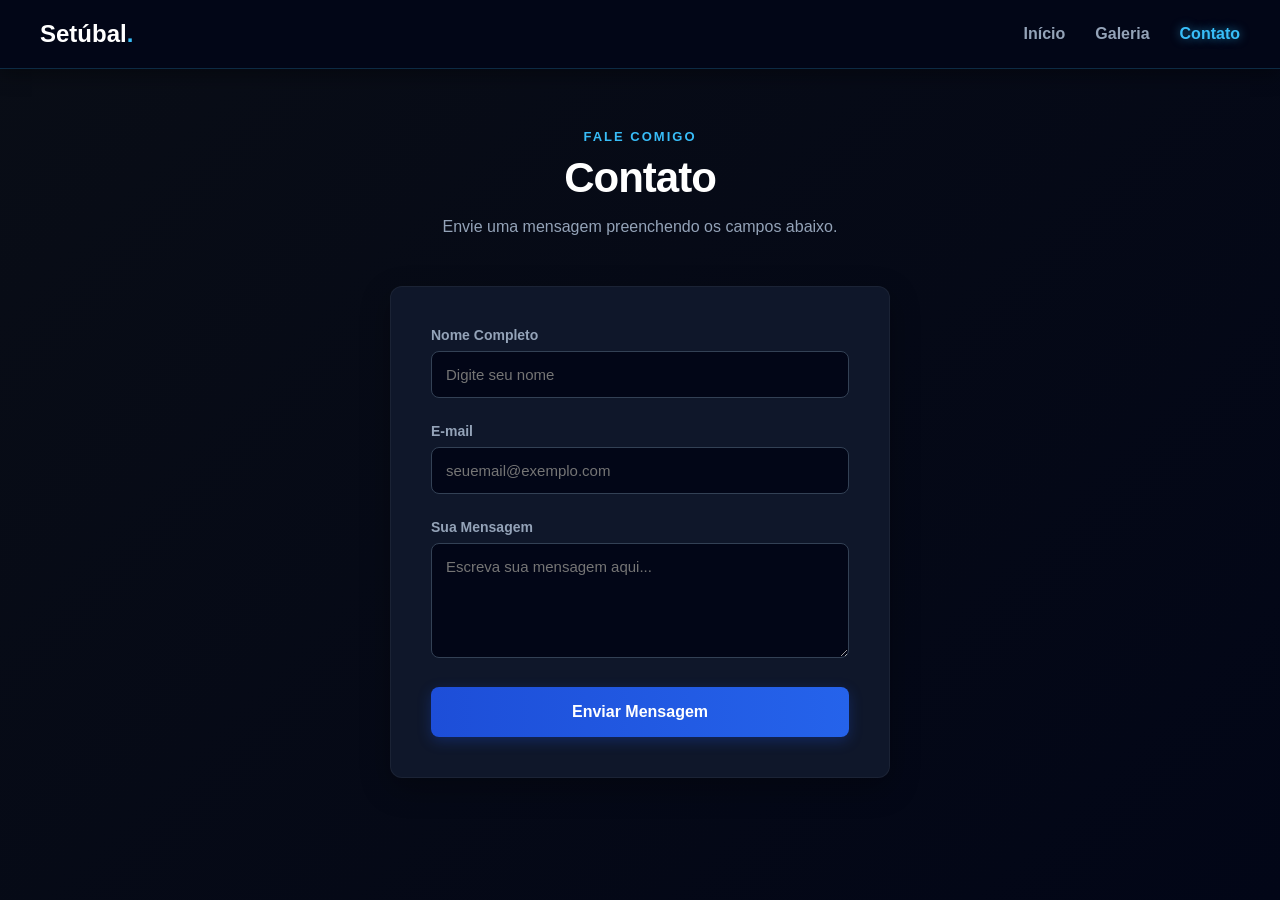
==== commit e9359d29: "Update contact page title and navigation logo" ====
--- a/contato.html
+++ b/contato.html
@@ -3,15 +3,14 @@
 <head>
     <meta charset="UTF-8">
     <meta name="viewport" content="width=device-width, initial-scale=1.0">
-    <title>Contato - Portfólio Ana</title>
-    <!-- Vinculando o arquivo CSS externo -->
+    <title>Contato - Portfólio Setúbal</title>
     <link rel="stylesheet" href="style.css">
 </head>
 <body>
 
-    <!-- Menu Superior Compartilhado -->
+    <!-- Menu Superior Atualizado -->
     <nav>
-        <div class="logo">Ana<span>.</span></div>
+        <div class="logo">Setúbal<span>.</span></div>
         <ul>
             <li><a href="index.html">Início</a></li>
             <li><a href="galeria.html">Galeria</a></li>
@@ -19,7 +18,6 @@
         </ul>
     </nav>
 
-    <!-- Formulário Estilizado -->
     <main>
         <span class="sub-tag">Fale Comigo</span>
         <h1>Contato</h1>
@@ -47,13 +45,10 @@
         </div>
     </main>
 
-    <!-- Controle JavaScript Nativo -->
     <script>
         function processarEnvio(event) {
             event.preventDefault(); 
-            
-            alert("Mensagem enviada!"); // Alerta nativo clássico do início
-            
+            alert("Mensagem enviada!"); 
             document.getElementById("formularioContato").reset(); 
         }
     </script>
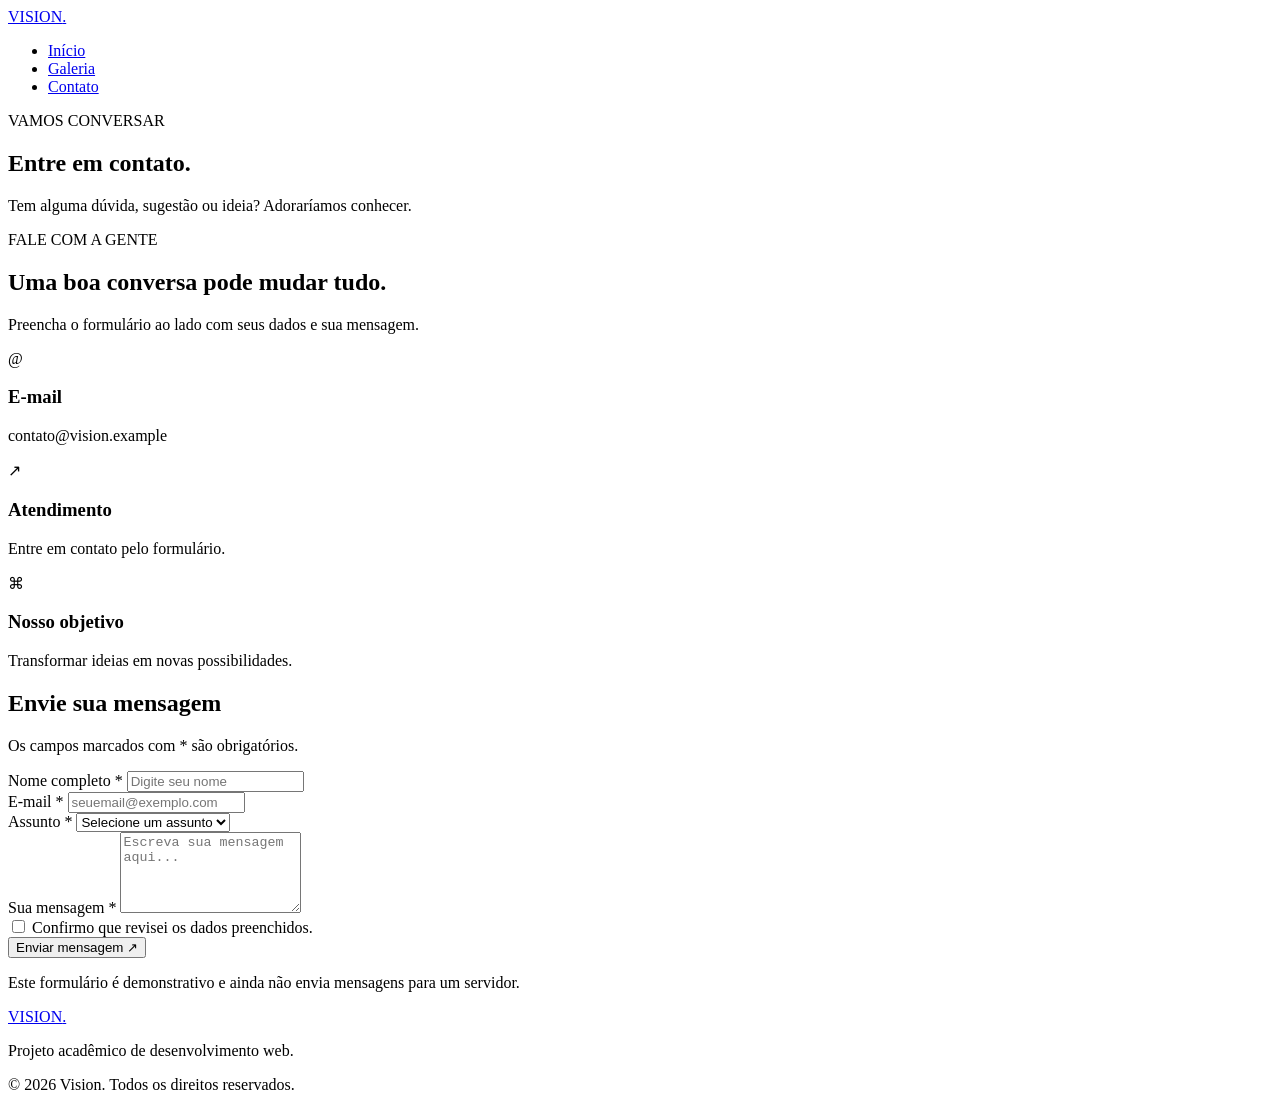
==== commit 2691b892: "Revamp contato.html with new layout and form Updated the contact page layout and form fields for bet" ====
--- a/contato.html
+++ b/contato.html
@@ -1,57 +1,145 @@
+
 <!DOCTYPE html>
 <html lang="pt-BR">
 <head>
     <meta charset="UTF-8">
     <meta name="viewport" content="width=device-width, initial-scale=1.0">
-    <title>Contato - Portfólio Setúbal</title>
+    <meta name="description" content="Entre em contato com a equipe Vision.">
+    <title>Vision | Contato</title>
     <link rel="stylesheet" href="style.css">
 </head>
 <body>
 
-    <!-- Menu Superior Atualizado -->
-    <nav>
-        <div class="logo">Setúbal<span>.</span></div>
-        <ul>
-            <li><a href="index.html">Início</a></li>
-            <li><a href="galeria.html">Galeria</a></li>
-            <li><a href="contato.html" class="active">Contato</a></li>
-        </ul>
-    </nav>
+    <header class="topo">
+        <a href="index.html" class="logo">VISION<span>.</span></a>
+
+        <nav aria-label="Menu principal">
+            <ul class="menu">
+                <li><a href="index.html">Início</a></li>
+                <li><a href="galeria.html">Galeria</a></li>
+                <li><a href="contato.html" class="ativo">Contato</a></li>
+            </ul>
+        </nav>
+    </header>
 
     <main>
-        <span class="sub-tag">Fale Comigo</span>
-        <h1>Contato</h1>
-        <p class="descricao-pagina">Envie uma mensagem preenchendo os campos abaixo.</p>
+        <section class="pagina-cabecalho">
+            <span class="etiqueta">VAMOS CONVERSAR</span>
+            <h1>Entre em <span>contato.</span></h1>
+            <p>Tem alguma dúvida, sugestão ou ideia? Adoraríamos conhecer.</p>
+        </section>
 
-        <div class="form-container">
-            <form id="formularioContato" onsubmit="processarEnvio(event)">
-                <div class="form-group">
-                    <label for="txtNome">Nome Completo</label>
-                    <input type="text" id="txtNome" required placeholder="Digite seu nome">
-                </div>
-                
-                <div class="form-group">
-                    <label for="txtEmail">E-mail</label>
-                    <input type="email" id="txtEmail" required placeholder="seuemail@exemplo.com">
+        <section class="contato secao">
+            <div class="contato-info">
+                <span class="etiqueta">FALE COM A GENTE</span>
+                <h2>Uma boa conversa pode mudar tudo.</h2>
+                <p>
+                    Preencha o formulário ao lado com seus dados
+                    e sua mensagem.
+                </p>
+
+                <div class="info-item">
+                    <span class="info-icone">@</span>
+                    <div>
+                        <h3>E-mail</h3>
+                        <p>contato@vision.example</p>
+                    </div>
                 </div>
 
-                <div class="form-group">
-                    <label for="txtMensagem">Sua Mensagem</label>
-                    <textarea id="txtMensagem" rows="5" required placeholder="Escreva sua mensagem aqui..."></textarea>
+                <div class="info-item">
+                    <span class="info-icone">↗</span>
+                    <div>
+                        <h3>Atendimento</h3>
+                        <p>Entre em contato pelo formulário.</p>
+                    </div>
                 </div>
 
-                <button type="submit" class="btn-enviar">Enviar Mensagem</button>
+                <div class="info-item">
+                    <span class="info-icone">⌘</span>
+                    <div>
+                        <h3>Nosso objetivo</h3>
+                        <p>Transformar ideias em novas possibilidades.</p>
+                    </div>
+                </div>
+            </div>
+
+            <form class="formulario" action="#" method="get">
+                <h2>Envie sua mensagem</h2>
+                <p class="form-descricao">Os campos marcados com * são obrigatórios.</p>
+
+                <div class="campo">
+                    <label for="nome">Nome completo *</label>
+                    <input
+                        type="text"
+                        id="nome"
+                        name="nome"
+                        placeholder="Digite seu nome"
+                        autocomplete="name"
+                        minlength="2"
+                        required>
+                </div>
+
+                <div class="campo">
+                    <label for="email">E-mail *</label>
+                    <input
+                        type="email"
+                        id="email"
+                        name="email"
+                        placeholder="seuemail@exemplo.com"
+                        autocomplete="email"
+                        required>
+                </div>
+
+                <div class="campo">
+                    <label for="assunto">Assunto *</label>
+                    <select id="assunto" name="assunto" required>
+                        <option value="" disabled selected>Selecione um assunto</option>
+                        <option value="duvida">Dúvida</option>
+                        <option value="sugestao">Sugestão</option>
+                        <option value="elogio">Elogio</option>
+                        <option value="outro">Outro</option>
+                    </select>
+                </div>
+
+                <div class="campo">
+                    <label for="mensagem">Sua mensagem *</label>
+                    <textarea
+                        id="mensagem"
+                        name="mensagem"
+                        rows="5"
+                        placeholder="Escreva sua mensagem aqui..."
+                        minlength="10"
+                        required></textarea>
+                </div>
+
+                <div class="campo campo-checkbox">
+                    <input
+                        type="checkbox"
+                        id="privacidade"
+                        name="privacidade"
+                        required>
+                    <label for="privacidade">
+                        Confirmo que revisei os dados preenchidos.
+                    </label>
+                </div>
+
+                <button type="submit" class="botao botao-enviar">
+                    Enviar mensagem ↗
+                </button>
+
+                <p class="aviso-form">
+                    Este formulário é demonstrativo e ainda não envia
+                    mensagens para um servidor.
+                </p>
             </form>
-        </div>
+        </section>
     </main>
 
-    <script>
-        function processarEnvio(event) {
-            event.preventDefault(); 
-            alert("Mensagem enviada!"); 
-            document.getElementById("formularioContato").reset(); 
-        }
-    </script>
+    <footer class="rodape">
+        <a href="index.html" class="logo">VISION<span>.</span></a>
+        <p>Projeto acadêmico de desenvolvimento web.</p>
+        <p>© 2026 Vision. Todos os direitos reservados.</p>
+    </footer>
 
 </body>
 </html>
--- a/style.css
+++ b/style.css
@@ -1,240 +1,170 @@
 /* ==================================================== */
-/* PALETA DE CORES: PRETO, BRANCO E AZUL (COM GLOW)     */
+/* NOVOS ESTILOS REFINADOS PARA A PÁGINA INICIAL        */
 /* ==================================================== */
-body {
-    font-family: 'Segoe UI', Arial, sans-serif;
-    background: linear-gradient(135deg, #090d16 0%, #020617 100%); /* Fundo Escuro Profundo */
-    margin: 0;
-    padding: 0;
-    color: #ffffff; /* Texto Branco */
-    min-height: 100vh;
+
+/* Container dividido em duas colunas responsivas */
+.hero-container {
+    display: flex;
+    align-items: center;
+    justify-content: space-between;
+    gap: 50px;
+    max-width: 1200px;
+    margin: 40px auto;
+    padding: 40px 20px;
+    text-align: left; /* Alinhamento profissional à esquerda */
 }
 
-/* --- MENU DE NAVEGAÇÃO SUPERIOR --- */
-nav {
-    background-color: #020617;
-    padding: 20px 40px;
-    border-bottom: 1px solid rgba(56, 189, 248, 0.2); /* Linha com brilho sutil */
-    display: flex;
-    justify-content: space-between;
-    align-items: center;
-    box-shadow: 0 4px 20px rgba(0, 0, 0, 0.4);
+.hero-conteudo {
+    flex: 1;
+    max-width: 600px;
 }
 
-nav .logo {
-    font-weight: 800;
-    font-size: 24px;
-    color: #ffffff;
+.hero-conteudo h1 {
+    font-size: 48px;
+    line-height: 1.2;
+    margin-top: 10px;
+    margin-bottom: 20px;
 }
 
-nav .logo span {
-    color: #38bdf8; /* Ponto azul iluminado no nome */
+/* Efeito de Texto Gradiente com Brilho */
+.texto-gradiente {
+    background: linear-gradient(90deg, #38bdf8 0%, #6366f1 100%);
+    -webkit-background-clip: text;
+    -webkit-text-fill-color: transparent;
+    text-shadow: 0 0 30px rgba(56, 189, 248, 0.2);
 }
 
-nav ul {
-    list-style: none;
-    margin: 0;
-    padding: 0;
-    display: flex;
-    gap: 30px;
+.descricao-hero {
+    color: #94a3b8;
+    font-size: 18px;
+    line-height: 1.6;
+    margin-bottom: 35px;
 }
 
-nav ul li a {
-    text-decoration: none;
-    color: #94a3b8;
-    font-weight: 600;
-    font-size: 16px;
-    transition: all 0.3s ease;
+/* Área de botões alinhados */
+.hero-botoes {
+    display: flex;
+    gap: 15px;
+    margin-bottom: 45px;
 }
 
-nav ul li a:hover, nav ul li a.active {
-    color: #38bdf8; /* Azul iluminado */
-    text-shadow: 0 0 10px rgba(56, 189, 248, 0.6); /* Brilho suave */
-}
-
-/* --- SEÇÃO PRINCIPAL / TEXTOS --- */
-main {
-    max-width: 1200px;
-    margin: 0 auto;
-    padding: 60px 20px;
-    text-align: center;
-}
-
-.sub-tag {
-    color: #38bdf8;
-    font-size: 13px;
-    font-weight: 700;
-    text-transform: uppercase;
-    letter-spacing: 2px;
-    margin-bottom: 10px;
-    display: block;
-}
-
-h1 {
-    font-size: 42px;
+.btn-secundario {
+    display: inline-block;
+    background-color: transparent;
     color: #ffffff;
-    margin: 0 0 15px 0;
-    font-weight: 800;
-    letter-spacing: -1px;
-}
-
-.descricao-pagina {
-    color: #94a3b8;
-    font-size: 16px;
-    margin-bottom: 50px;
-}
-
-/* --- GRID DA GALERIA DE PROJETOS --- */
-.galeria-grid {
-    display: grid;
-    grid-template-columns: repeat(auto-fit, minmax(300px, 1fr));
-    gap: 30px;
-    width: 100%;
-}
-
-.projeto-card {
-    background-color: #0f172a; /* Caixa do card escura */
-    border-radius: 12px;
-    overflow: hidden;
-    border: 1px solid rgba(255, 255, 255, 0.05);
-    box-shadow: 0 10px 30px rgba(0, 0, 0, 0.3);
-    transition: all 0.3s ease;
-}
-
-.projeto-card:hover {
-    transform: translateY(-5px);
-    border-color: rgba(56, 189, 248, 0.4);
-    box-shadow: 0 10px 30px rgba(56, 189, 248, 0.1); /* Iluminação externa ao passar o mouse */
-}
-
-/* Bloco colorido simulando a imagem enviada */
-.projeto-banner {
-    height: 180px;
-    display: flex;
-    justify-content: center;
-    align-items: center;
-    font-size: 32px;
-    font-weight: 800;
-    color: #ffffff;
-    letter-spacing: 1px;
-}
-
-/* Cores dos Banners baseados na foto do usuário */
-.banner-html { background: linear-gradient(135deg, #1e40af 0%, #3b82f6 100%); }
-.banner-css { background: linear-gradient(135deg, #86198f 0%, #d946ef 100%); }
-.banner-js { background: linear-gradient(135deg, #065f46 0%, #10b981 100%); }
-
-.projeto-info {
-    padding: 25px;
-    text-align: left;
-}
-
-.projeto-tag {
-    color: #38bdf8;
-    font-size: 11px;
-    font-weight: 700;
-    text-transform: uppercase;
-    letter-spacing: 1px;
-    display: block;
-    margin-bottom: 8px;
-}
-
-.projeto-info h3 {
-    margin: 0 0 10px 0;
-    font-size: 20px;
-    color: #ffffff;
-    font-weight: 700;
-}
-
-.projeto-info p {
-    margin: 0;
-    font-size: 14px;
-    color: #94a3b8;
-    line-height: 1.5;
-}
-
-/* --- ESTRUTURA DO FORMULÁRIO DE CONTATO --- */
-.form-container {
-    background-color: #0f172a;
-    padding: 40px;
-    border-radius: 12px;
-    border: 1px solid rgba(255, 255, 255, 0.05);
-    box-shadow: 0 10px 30px rgba(0, 0, 0, 0.3);
-    max-width: 500px;
-    width: 100%;
-    box-sizing: border-box;
-    margin: 0 auto;
-}
-
-.form-group {
-    margin-bottom: 25px;
-    text-align: left;
-}
-
-.form-group label {
-    display: block;
-    margin-bottom: 8px;
-    font-weight: 600;
-    color: #94a3b8;
-    font-size: 14px;
-}
-
-.form-group input, .form-group textarea {
-    width: 100%;
-    padding: 14px;
-    border: 1px solid #334155;
-    border-radius: 8px;
-    box-sizing: border-box;
-    background-color: #020617;
-    color: #ffffff;
-    font-size: 15px;
-    font-family: inherit;
-    transition: all 0.3s ease;
-}
-
-.form-group input:focus, .form-group textarea:focus {
-    outline: none;
-    border-color: #38bdf8;
-    box-shadow: 0 0 0 3px rgba(56, 189, 248, 0.15);
-}
-
-.btn-enviar {
-    background: linear-gradient(90deg, #1d4ed8 0%, #2563eb 100%);
-    color: #ffffff;
-    border: none;
-    padding: 16px;
-    width: 100%;
-    border-radius: 8px;
-    cursor: pointer;
-    font-size: 16px;
-    font-weight: bold;
-    box-shadow: 0 4px 14px rgba(29, 78, 216, 0.3);
-    transition: all 0.2s ease;
-}
-
-.btn-enviar:hover {
-    opacity: 0.95;
-    box-shadow: 0 4px 20px rgba(56, 189, 248, 0.4);
-}
-
-/* --- SEÇÃO HERO DA HOME --- */
-.hero-home {
-    padding: 100px 20px;
-}
-
-.btn-home {
-    display: inline-block;
-    background: linear-gradient(90deg, #1d4ed8 0%, #2563eb 100%);
-    color: white;
     text-decoration: none;
     padding: 16px 32px;
     border-radius: 8px;
     font-weight: bold;
-    box-shadow: 0 4px 14px rgba(29, 78, 216, 0.3);
-    transition: all 0.2s ease;
-    margin-top: 20px;
+    border: 1px solid rgba(255, 255, 255, 0.15);
+    transition: all 0.3s ease;
 }
 
-.btn-home:hover {
-    box-shadow: 0 4px 20px rgba(56, 189, 248, 0.4);
+.btn-secundario:hover {
+    border-color: #38bdf8;
+    color: #38bdf8;
+    box-shadow: 0 0 15px rgba(56, 189, 248, 0.15);
 }
+
+/* Painel de Estatísticas Fictícias */
+.hero-stats {
+    display: flex;
+    gap: 40px;
+    border-top: 1px solid rgba(255, 255, 255, 0.05);
+    padding-top: 30px;
+}
+
+.stat-item h3 {
+    margin: 0;
+    font-size: 26px;
+    color: #38bdf8;
+    text-shadow: 0 0 10px rgba(56, 189, 248, 0.3);
+}
+
+.stat-item p {
+    margin: 5px 0 0 0;
+    font-size: 13px;
+    color: #64748b;
+    text-transform: uppercase;
+    letter-spacing: 1px;
+}
+
+/* Ilustração Visual Decorativa de Código (Coluna Direita) */
+.hero-visual {
+    flex: 1;
+    display: flex;
+    justify-content: center;
+    position: relative;
+}
+
+/* Simula uma janela de IDE / Editor de Código flutuando */
+.caixa-codigo-decorativa {
+    background-color: #0b0f19;
+    border: 1px solid rgba(56, 189, 248, 0.2);
+    border-radius: 12px;
+    width: 100%;
+    max-width: 450px;
+    box-shadow: 0 20px 40px rgba(0, 0, 0, 0.5), 0 0 40px rgba(56, 189, 248, 0.05);
+    font-family: 'Courier New', Courier, monospace;
+    font-size: 14px;
+    overflow: hidden;
+    animation: flutuarAnima 4s ease-in-out infinite; /* Efeito flutuante sutil */
+}
+
+.topo-janela {
+    background-color: #020617;
+    padding: 12px;
+    display: flex;
+    gap: 8px;
+    border-bottom: 1px solid rgba(255, 255, 255, 0.05);
+}
+
+.topo-janela .ponto {
+    width: 10px;
+    height: 10px;
+    border-radius: 50%;
+    display: inline-block;
+}
+.topo-janela .vermelha { background-color: #ef4444; }
+.topo-janela .amarela { background-color: #eab308; }
+.topo-janela .verde { background-color: #22c55e; }
+
+.caixa-codigo-decorativa pre {
+    margin: 0;
+    padding: 20px;
+    text-align: left;
+    line-height: 1.5;
+}
+
+/* Cores do código falso */
+.comentario { color: #64748b; font-style: italic; }
+.palavra-chave { color: #f43f5e; }
+.texto { color: #10b981; }
+.funcao { color: #38bdf8; }
+
+/* Animação suave de flutuação para o elemento visual */
+@keyframes flutuarAnima {
+    0% { transform: translateY(0px); }
+    50% { transform: translateY(-10px); }
+    100% { transform: translateY(0px); }
+}
+
+/* Responsividade para telas menores de celular */
+@media (max-width: 900px) {
+    .hero-container {
+        flex-direction: column;
+        text-align: center;
+        padding-top: 20px;
+    }
+    .hero-botoes {
+        justify-content: center;
+    }
+    .hero-stats {
+        justify-content: center;
+        gap: 25px;
+    }
+    .hero-visual {
+        width: 100%;
+        margin-top: 20px;
+    }
+}
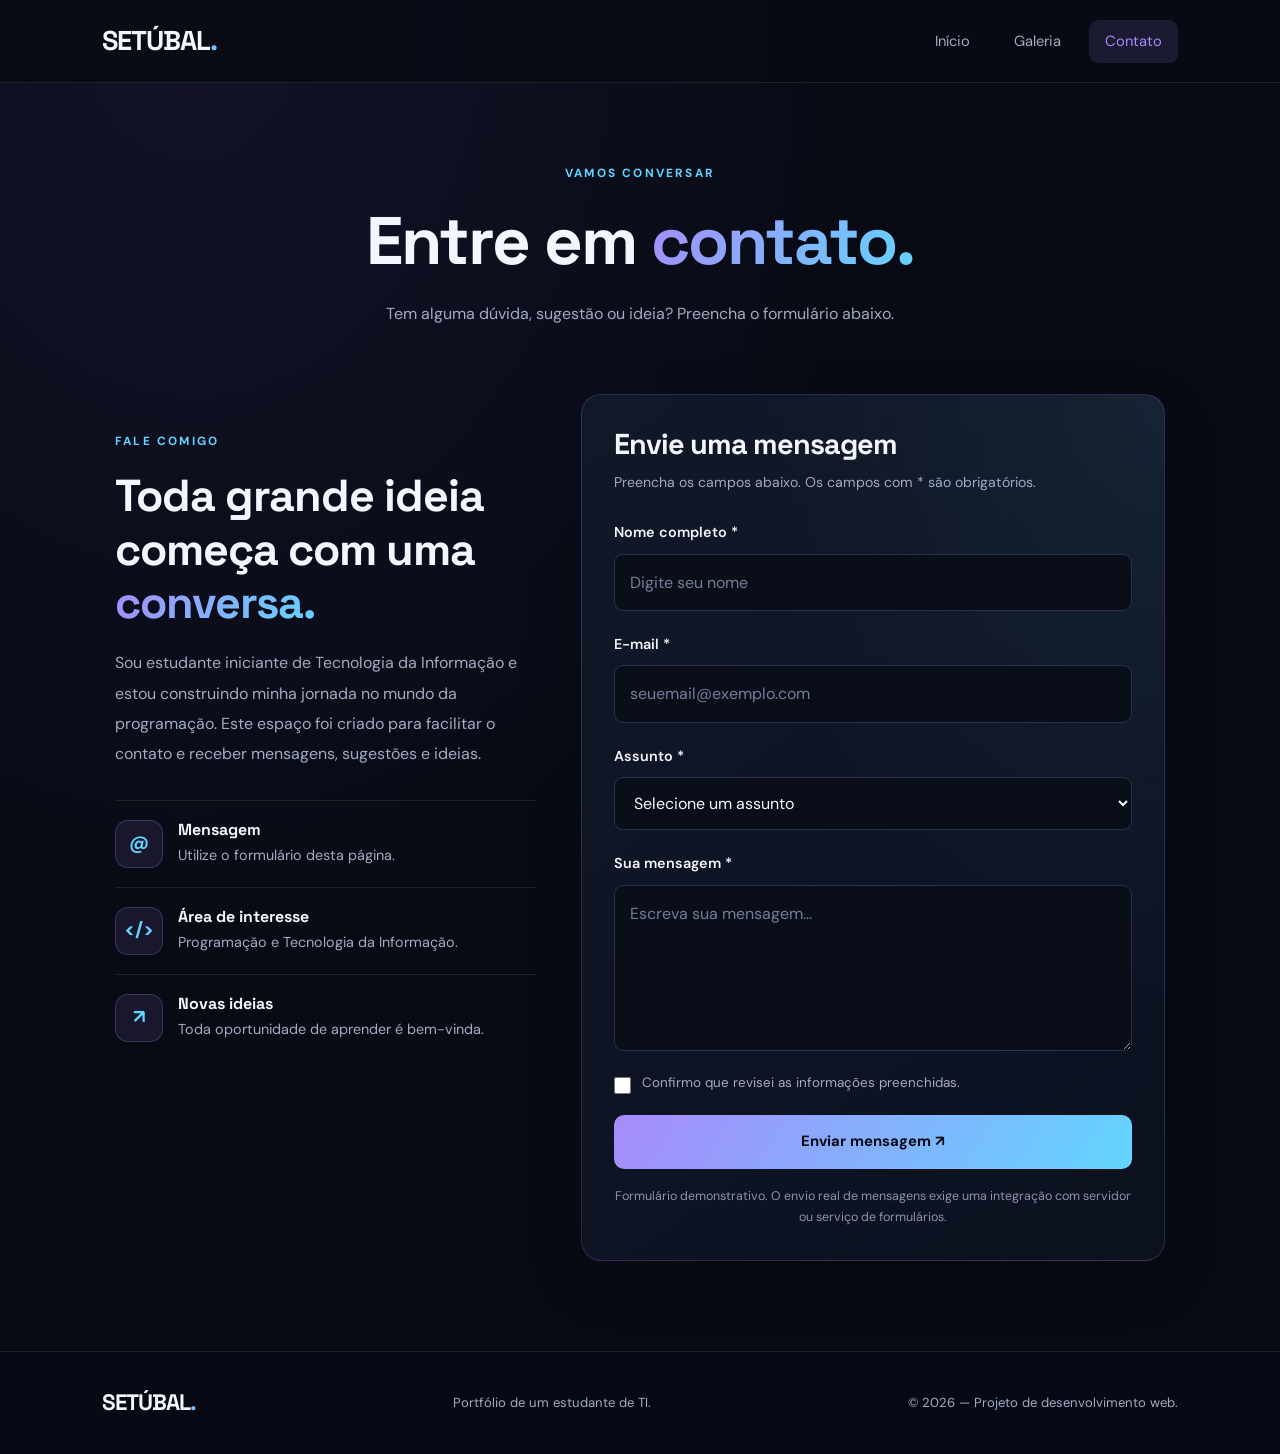
==== commit c77342e5: "Revamp contato.html with new design and content Updated the contact page with new content and styles" ====
--- a/contato.html
+++ b/contato.html
@@ -1,74 +1,413 @@
 
 <!DOCTYPE html>
 <html lang="pt-BR">
+
 <head>
     <meta charset="UTF-8">
     <meta name="viewport" content="width=device-width, initial-scale=1.0">
-    <meta name="description" content="Entre em contato com a equipe Vision.">
-    <title>Vision | Contato</title>
+
+    <meta name="description"
+          content="Entre em contato com Setúbal, estudante de Tecnologia da Informação.">
+
+    <meta name="theme-color" content="#080b14">
+
+    <title>Setúbal | Contato</title>
+
     <link rel="stylesheet" href="style.css">
+
+    <style>
+        /* CONTATO - TEMA FUTURISTA */
+
+        body {
+            background:
+                radial-gradient(
+                    ellipse at 15% 0%,
+                    rgba(93, 63, 180, 0.13),
+                    transparent 45%
+                ),
+                #080b14;
+            color: #f4f6ff;
+        }
+
+        .contato-cabecalho {
+            width: min(850px, 90%);
+            margin: auto;
+            padding: 75px 0 35px;
+            text-align: center;
+        }
+
+        .contato-cabecalho h1 {
+            font-size: clamp(2.7rem, 6vw, 4.2rem);
+            letter-spacing: -2px;
+            color: #f4f6ff;
+        }
+
+        .contato-cabecalho h1 span {
+            background: linear-gradient(120deg, #a78bfa, #62d5ff);
+            color: transparent;
+            background-clip: text;
+            -webkit-background-clip: text;
+        }
+
+        .contato-cabecalho p {
+            color: #a2abc2;
+            margin-top: 18px;
+            line-height: 1.8;
+        }
+
+        .contato-layout {
+            width: min(1050px, 88%);
+            margin: 0 auto;
+            padding: 30px 0 90px;
+            display: grid;
+            grid-template-columns: 0.85fr 1.15fr;
+            gap: 35px;
+            align-items: start;
+        }
+
+        /* PAINEL DE APRESENTAÇÃO */
+
+        .contato-apresentacao {
+            padding: 32px 10px 25px 0;
+        }
+
+        .contato-apresentacao h2 {
+            font-size: clamp(2rem, 4vw, 2.8rem);
+            margin-bottom: 18px;
+            line-height: 1.2;
+        }
+
+        .contato-apresentacao h2 span {
+            background: linear-gradient(120deg, #a78bfa, #62d5ff);
+            color: transparent;
+            background-clip: text;
+            -webkit-background-clip: text;
+        }
+
+        .contato-apresentacao > p {
+            color: #a2abc2;
+            line-height: 1.9;
+            margin-bottom: 30px;
+        }
+
+        .contato-info {
+            display: flex;
+            gap: 15px;
+            align-items: center;
+            padding: 19px 0;
+            border-top: 1px solid rgba(255, 255, 255, 0.09);
+        }
+
+        .contato-icone {
+            width: 48px;
+            height: 48px;
+            flex-shrink: 0;
+            display: grid;
+            place-items: center;
+            border: 1px solid rgba(167, 139, 250, 0.25);
+            background: rgba(167, 139, 250, 0.1);
+            border-radius: 13px;
+            color: #62d5ff;
+            font-size: 1.2rem;
+            font-weight: bold;
+        }
+
+        .contato-info h3 {
+            font-size: 1rem;
+            margin-bottom: 5px;
+            color: #f4f6ff;
+        }
+
+        .contato-info p {
+            color: #a2abc2;
+            font-size: 0.9rem;
+            line-height: 1.6;
+            overflow-wrap: anywhere;
+        }
+
+        /* FORMULÁRIO */
+
+        .formulario {
+            padding: 32px;
+            border: 1px solid rgba(167, 139, 250, 0.2);
+            border-radius: 20px;
+            background:
+                radial-gradient(
+                    ellipse at top right,
+                    rgba(98, 213, 255, 0.07),
+                    transparent 50%
+                ),
+                linear-gradient(145deg, #111827, #0c1120);
+            box-shadow: 0 20px 60px rgba(0, 0, 0, 0.15);
+        }
+
+        .formulario h2 {
+            font-size: 1.8rem;
+            color: #f4f6ff;
+        }
+
+        .formulario > p {
+            color: #a2abc2;
+            font-size: 0.88rem;
+            line-height: 1.7;
+            margin: 10px 0 25px;
+        }
+
+        .campo {
+            display: grid;
+            gap: 9px;
+            margin-bottom: 21px;
+        }
+
+        .campo label {
+            color: #f4f6ff;
+            font-size: 0.9rem;
+            font-weight: 600;
+        }
+
+        .campo input:not([type="checkbox"]),
+        .campo select,
+        .campo textarea {
+            width: 100%;
+            padding: 14px 15px;
+            color: #f4f6ff;
+            background: #090e19;
+            border: 1px solid #293249;
+            border-radius: 9px;
+            outline: none;
+            font: inherit;
+            transition: border-color 0.2s, box-shadow 0.2s;
+        }
+
+        .campo input::placeholder,
+        .campo textarea::placeholder {
+            color: #737f98;
+        }
+
+        .campo input:focus,
+        .campo select:focus,
+        .campo textarea:focus {
+            border-color: #a78bfa;
+            box-shadow: 0 0 0 3px rgba(167, 139, 250, 0.12);
+        }
+
+        .campo select {
+            cursor: pointer;
+        }
+
+        .campo select option {
+            background: #101625;
+            color: #f4f6ff;
+        }
+
+        .campo textarea {
+            min-height: 135px;
+            resize: vertical;
+        }
+
+        .campo-checkbox {
+            display: flex;
+            align-items: flex-start;
+            gap: 11px;
+        }
+
+        .campo-checkbox input {
+            width: 17px;
+            height: 17px;
+            margin-top: 5px;
+            flex-shrink: 0;
+            accent-color: #a78bfa;
+        }
+
+        .campo-checkbox label {
+            color: #a2abc2;
+            font-size: 0.84rem;
+            font-weight: 400;
+            line-height: 1.7;
+        }
+
+        .botao-enviar {
+            width: 100%;
+            border: none;
+        }
+
+        .aviso-formulario {
+            color: #8994ac !important;
+            font-size: 0.78rem !important;
+            text-align: center;
+            margin-top: 17px !important;
+            margin-bottom: 0 !important;
+        }
+
+        /* RODAPÉ */
+
+        .rodape {
+            background: rgba(8, 11, 20, 0.7);
+            border-top: 1px solid rgba(255, 255, 255, 0.09);
+        }
+
+        .rodape p {
+            color: #a2abc2;
+        }
+
+        /* RESPONSIVIDADE */
+
+        @media (max-width: 800px) {
+            .contato-layout {
+                grid-template-columns: 1fr;
+                gap: 25px;
+            }
+
+            .contato-apresentacao {
+                padding-right: 0;
+            }
+        }
+
+        @media (max-width: 550px) {
+            .contato-cabecalho {
+                padding-top: 55px;
+            }
+
+            .contato-layout {
+                width: 90%;
+                padding-bottom: 55px;
+            }
+
+            .formulario {
+                padding: 24px 18px;
+            }
+        }
+
+        @media (prefers-reduced-motion: reduce) {
+            *,
+            *::before,
+            *::after {
+                animation: none !important;
+                transition: none !important;
+            }
+        }
+    </style>
 </head>
+
 <body>
 
+    <!-- CABEÇALHO -->
+
     <header class="topo">
-        <a href="index.html" class="logo">VISION<span>.</span></a>
+
+        <a href="index.html" class="logo">
+            SETÚBAL<span>.</span>
+        </a>
 
         <nav aria-label="Menu principal">
             <ul class="menu">
-                <li><a href="index.html">Início</a></li>
-                <li><a href="galeria.html">Galeria</a></li>
-                <li><a href="contato.html" class="ativo">Contato</a></li>
+                <li>
+                    <a href="index.html">Início</a>
+                </li>
+
+                <li>
+                    <a href="galeria.html">Galeria</a>
+                </li>
+
+                <li>
+                    <a href="contato.html" class="ativo">Contato</a>
+                </li>
             </ul>
         </nav>
+
     </header>
 
+    <!-- TÍTULO -->
+
     <main>
-        <section class="pagina-cabecalho">
+
+        <section class="contato-cabecalho">
+
             <span class="etiqueta">VAMOS CONVERSAR</span>
-            <h1>Entre em <span>contato.</span></h1>
-            <p>Tem alguma dúvida, sugestão ou ideia? Adoraríamos conhecer.</p>
+
+            <h1>
+                Entre em <span>contato.</span>
+            </h1>
+
+            <p>
+                Tem alguma dúvida, sugestão ou ideia?
+                Preencha o formulário abaixo.
+            </p>
+
         </section>
 
-        <section class="contato secao">
-            <div class="contato-info">
-                <span class="etiqueta">FALE COM A GENTE</span>
-                <h2>Uma boa conversa pode mudar tudo.</h2>
+        <!-- CONTEÚDO DO CONTATO -->
+
+        <section class="contato-layout">
+
+            <div class="contato-apresentacao">
+
+                <span class="etiqueta">FALE COMIGO</span>
+
+                <h2>
+                    Toda grande ideia começa com uma
+                    <span>conversa.</span>
+                </h2>
+
                 <p>
-                    Preencha o formulário ao lado com seus dados
-                    e sua mensagem.
+                    Sou estudante iniciante de Tecnologia da Informação
+                    e estou construindo minha jornada no mundo da
+                    programação. Este espaço foi criado para facilitar
+                    o contato e receber mensagens, sugestões e ideias.
                 </p>
 
-                <div class="info-item">
-                    <span class="info-icone">@</span>
+                <div class="contato-info">
+
+                    <div class="contato-icone">@</div>
+
                     <div>
-                        <h3>E-mail</h3>
-                        <p>contato@vision.example</p>
+                        <h3>Mensagem</h3>
+                        <p>Utilize o formulário desta página.</p>
                     </div>
-                </div>
-
-                <div class="info-item">
-                    <span class="info-icone">↗</span>
+
+                </div>
+
+                <div class="contato-info">
+
+                    <div class="contato-icone">&lt;/&gt;</div>
+
                     <div>
-                        <h3>Atendimento</h3>
-                        <p>Entre em contato pelo formulário.</p>
+                        <h3>Área de interesse</h3>
+                        <p>Programação e Tecnologia da Informação.</p>
                     </div>
-                </div>
-
-                <div class="info-item">
-                    <span class="info-icone">⌘</span>
+
+                </div>
+
+                <div class="contato-info">
+
+                    <div class="contato-icone">↗</div>
+
                     <div>
-                        <h3>Nosso objetivo</h3>
-                        <p>Transformar ideias em novas possibilidades.</p>
+                        <h3>Novas ideias</h3>
+                        <p>Toda oportunidade de aprender é bem-vinda.</p>
                     </div>
-                </div>
+
+                </div>
+
             </div>
 
-            <form class="formulario" action="#" method="get">
-                <h2>Envie sua mensagem</h2>
-                <p class="form-descricao">Os campos marcados com * são obrigatórios.</p>
+            <!-- FORMULÁRIO -->
+
+            <form class="formulario"
+                  action="#"
+                  method="get">
+
+                <h2>Envie uma mensagem</h2>
+
+                <p>
+                    Preencha os campos abaixo.
+                    Os campos com * são obrigatórios.
+                </p>
 
                 <div class="campo">
+
                     <label for="nome">Nome completo *</label>
+
                     <input
                         type="text"
                         id="nome"
@@ -77,10 +416,13 @@
                         autocomplete="name"
                         minlength="2"
                         required>
+
                 </div>
 
                 <div class="campo">
+
                     <label for="email">E-mail *</label>
+
                     <input
                         type="email"
                         id="email"
@@ -88,57 +430,84 @@
                         placeholder="seuemail@exemplo.com"
                         autocomplete="email"
                         required>
+
                 </div>
 
                 <div class="campo">
+
                     <label for="assunto">Assunto *</label>
+
                     <select id="assunto" name="assunto" required>
-                        <option value="" disabled selected>Selecione um assunto</option>
+
+                        <option value="" disabled selected>
+                            Selecione um assunto
+                        </option>
+
                         <option value="duvida">Dúvida</option>
                         <option value="sugestao">Sugestão</option>
+                        <option value="projeto">Projeto</option>
                         <option value="elogio">Elogio</option>
                         <option value="outro">Outro</option>
+
                     </select>
+
                 </div>
 
                 <div class="campo">
+
                     <label for="mensagem">Sua mensagem *</label>
+
                     <textarea
                         id="mensagem"
                         name="mensagem"
                         rows="5"
-                        placeholder="Escreva sua mensagem aqui..."
                         minlength="10"
+                        placeholder="Escreva sua mensagem..."
                         required></textarea>
+
                 </div>
 
                 <div class="campo campo-checkbox">
+
                     <input
                         type="checkbox"
-                        id="privacidade"
-                        name="privacidade"
+                        id="confirmacao"
+                        name="confirmacao"
                         required>
-                    <label for="privacidade">
-                        Confirmo que revisei os dados preenchidos.
+
+                    <label for="confirmacao">
+                        Confirmo que revisei as informações preenchidas.
                     </label>
+
                 </div>
 
                 <button type="submit" class="botao botao-enviar">
                     Enviar mensagem ↗
                 </button>
 
-                <p class="aviso-form">
-                    Este formulário é demonstrativo e ainda não envia
-                    mensagens para um servidor.
+                <p class="aviso-formulario">
+                    Formulário demonstrativo. O envio real de mensagens
+                    exige uma integração com servidor ou serviço de formulários.
                 </p>
+
             </form>
+
         </section>
+
     </main>
 
+    <!-- RODAPÉ -->
+
     <footer class="rodape">
-        <a href="index.html" class="logo">VISION<span>.</span></a>
-        <p>Projeto acadêmico de desenvolvimento web.</p>
-        <p>© 2026 Vision. Todos os direitos reservados.</p>
+
+        <a href="index.html" class="logo">
+            SETÚBAL<span>.</span>
+        </a>
+
+        <p>Portfólio de um estudante de TI.</p>
+
+        <p>© 2026 — Projeto de desenvolvimento web.</p>
+
     </footer>
 
 </body>
--- a/style.css
+++ b/style.css
@@ -1,170 +1,794 @@
-/* ==================================================== */
-/* NOVOS ESTILOS REFINADOS PARA A PÁGINA INICIAL        */
-/* ==================================================== */
-
-/* Container dividido em duas colunas responsivas */
-.hero-container {
+
+/* =========================================
+   VISION - ESTILO GLOBAL
+   ========================================= */
+
+@import url('https://fonts.googleapis.com/css2?family=DM+Sans:wght@400;500;600;700&family=Space+Grotesk:wght@400;500;600;700&display=swap');
+
+:root {
+    --fundo: #080b14;
+    --fundo-card: #101625;
+    --fundo-claro: #151d30;
+    --texto: #f4f6ff;
+    --texto-suave: #a2abc2;
+    --roxo: #a78bfa;
+    --azul: #62d5ff;
+    --borda: rgba(255, 255, 255, 0.09);
+    --gradiente: linear-gradient(120deg, #a78bfa, #62d5ff);
+}
+
+* {
+    margin: 0;
+    padding: 0;
+    box-sizing: border-box;
+}
+
+html {
+    scroll-behavior: smooth;
+    scroll-padding-top: 90px;
+}
+
+body {
+    font-family: 'DM Sans', sans-serif;
+    background:
+        radial-gradient(ellipse at 10% 0%, rgba(93, 63, 180, 0.12), transparent 40%),
+        var(--fundo);
+    color: var(--texto);
+    line-height: 1.7;
+    min-height: 100vh;
+}
+
+a {
+    color: inherit;
+    text-decoration: none;
+}
+
+img {
+    display: block;
+    max-width: 100%;
+}
+
+button,
+input,
+textarea,
+select {
+    font: inherit;
+}
+
+button,
+a,
+input,
+textarea,
+select {
+    -webkit-tap-highlight-color: transparent;
+}
+
+a:focus-visible,
+button:focus-visible,
+input:focus-visible,
+textarea:focus-visible,
+select:focus-visible {
+    outline: 2px solid var(--azul);
+    outline-offset: 4px;
+}
+
+/* =========================================
+   CABEÇALHO E MENU
+   ========================================= */
+
+.topo {
+    width: 100%;
+    min-height: 78px;
+    padding: 18px 8%;
     display: flex;
     align-items: center;
     justify-content: space-between;
-    gap: 50px;
-    max-width: 1200px;
-    margin: 40px auto;
-    padding: 40px 20px;
-    text-align: left; /* Alinhamento profissional à esquerda */
+    gap: 24px;
+    border-bottom: 1px solid var(--borda);
+    background: rgba(8, 11, 20, 0.88);
+    position: sticky;
+    top: 0;
+    z-index: 100;
+    backdrop-filter: blur(18px);
+}
+
+.logo {
+    font-family: 'Space Grotesk', sans-serif;
+    font-size: 1.7rem;
+    font-weight: 700;
+    letter-spacing: -1px;
+}
+
+.logo span,
+h1 span,
+h2 span {
+    background: var(--gradiente);
+    color: transparent;
+    background-clip: text;
+    -webkit-background-clip: text;
+}
+
+.menu {
+    display: flex;
+    align-items: center;
+    gap: 12px;
+    list-style: none;
+}
+
+.menu a {
+    display: block;
+    padding: 9px 16px;
+    border-radius: 9px;
+    color: var(--texto-suave);
+    font-size: 0.92rem;
+    transition: 0.25s ease;
+}
+
+.menu a:hover,
+.menu a.ativo {
+    background: rgba(167, 139, 250, 0.12);
+    color: var(--roxo);
+}
+
+/* =========================================
+   ELEMENTOS GERAIS
+   ========================================= */
+
+.secao {
+    width: min(1120px, 84%);
+    margin: 0 auto;
+    padding: 95px 0;
+}
+
+.etiqueta {
+    display: inline-block;
+    color: var(--azul);
+    font-size: 0.74rem;
+    font-weight: 700;
+    letter-spacing: 2.2px;
+    margin-bottom: 18px;
+}
+
+h1,
+h2,
+h3 {
+    font-family: 'Space Grotesk', sans-serif;
+    line-height: 1.2;
+}
+
+h1 {
+    font-size: clamp(2.7rem, 6vw, 5rem);
+    letter-spacing: -2.5px;
+}
+
+h2 {
+    font-size: clamp(2rem, 4vw, 3rem);
+    letter-spacing: -1px;
+}
+
+p {
+    color: var(--texto-suave);
+}
+
+.botao {
+    display: inline-flex;
+    justify-content: center;
+    align-items: center;
+    gap: 10px;
+    padding: 14px 23px;
+    border: 1px solid transparent;
+    border-radius: 10px;
+    background: var(--gradiente);
+    color: #080b14;
+    font-weight: 700;
+    font-size: 0.93rem;
+    cursor: pointer;
+    transition: transform 0.25s ease, box-shadow 0.25s ease;
+}
+
+.botao:hover {
+    transform: translateY(-3px);
+    box-shadow: 0 10px 35px rgba(130, 112, 255, 0.25);
+}
+
+.botao-secundario {
+    background: transparent;
+    border-color: var(--borda);
+    color: var(--texto);
+}
+
+.botao-secundario:hover {
+    background: var(--fundo-claro);
+}
+
+.botoes {
+    display: flex;
+    flex-wrap: wrap;
+    gap: 14px;
+    margin-top: 30px;
+}
+
+/* =========================================
+   PÁGINA INICIAL
+   ========================================= */
+
+.hero {
+    width: min(1120px, 84%);
+    margin: 0 auto;
+    min-height: 590px;
+    padding: 75px 0;
+    display: grid;
+    grid-template-columns: 1.1fr 0.9fr;
+    align-items: center;
+    gap: 60px;
 }
 
 .hero-conteudo {
-    flex: 1;
-    max-width: 600px;
-}
-
-.hero-conteudo h1 {
-    font-size: 48px;
-    line-height: 1.2;
-    margin-top: 10px;
-    margin-bottom: 20px;
-}
-
-/* Efeito de Texto Gradiente com Brilho */
-.texto-gradiente {
-    background: linear-gradient(90deg, #38bdf8 0%, #6366f1 100%);
-    -webkit-background-clip: text;
-    -webkit-text-fill-color: transparent;
-    text-shadow: 0 0 30px rgba(56, 189, 248, 0.2);
-}
-
-.descricao-hero {
-    color: #94a3b8;
-    font-size: 18px;
-    line-height: 1.6;
-    margin-bottom: 35px;
-}
-
-/* Área de botões alinhados */
-.hero-botoes {
+    animation: aparecer 0.8s ease both;
+}
+
+.hero-conteudo > p {
+    max-width: 510px;
+    margin-top: 23px;
+    font-size: 1.05rem;
+}
+
+.hero-imagem {
+    position: relative;
+    min-height: 400px;
+    border-radius: 24px;
+    overflow: hidden;
+    border: 1px solid var(--borda);
+    box-shadow: 0 25px 90px rgba(65, 66, 180, 0.16);
+    animation: subir 0.9s ease both;
+}
+
+.hero-imagem::after {
+    content: "";
+    position: absolute;
+    inset: 0;
+    background: linear-gradient(transparent 35%, rgba(8, 11, 20, 0.95));
+    pointer-events: none;
+}
+
+.hero-imagem img {
+    width: 100%;
+    height: 460px;
+    object-fit: cover;
+    transition: transform 0.7s ease;
+}
+
+.hero-imagem:hover img {
+    transform: scale(1.06);
+}
+
+.imagem-legenda {
+    position: absolute;
+    bottom: 25px;
+    left: 25px;
+    right: 25px;
+    z-index: 1;
+    display: grid;
+    gap: 8px;
+}
+
+.imagem-legenda span,
+.foto figcaption span {
+    color: var(--azul);
+    font-size: 0.72rem;
+    font-weight: 700;
+    letter-spacing: 1.8px;
+}
+
+.imagem-legenda strong {
+    font-family: 'Space Grotesk', sans-serif;
+    font-size: 1.35rem;
+}
+
+/* =========================================
+   CARTÕES E SEÇÃO SOBRE
+   ========================================= */
+
+.titulo-secao {
+    max-width: 620px;
+    margin-bottom: 40px;
+}
+
+.titulo-secao > p {
+    margin-top: 15px;
+}
+
+.cards {
+    display: grid;
+    grid-template-columns: repeat(3, minmax(0, 1fr));
+    gap: 22px;
+}
+
+.card {
+    padding: 30px;
+    min-height: 245px;
+    background: linear-gradient(145deg, #11192a, #0d1220);
+    border: 1px solid var(--borda);
+    border-radius: 17px;
+    transition: transform 0.3s ease, border-color 0.3s ease;
+}
+
+.card:hover {
+    transform: translateY(-7px);
+    border-color: rgba(167, 139, 250, 0.5);
+}
+
+.numero {
+    color: var(--azul);
+    font-family: 'Space Grotesk', sans-serif;
+    font-size: 0.85rem;
+}
+
+.card h3 {
+    margin: 20px 0 12px;
+    font-size: 1.35rem;
+}
+
+.card p {
+    margin-bottom: 22px;
+    font-size: 0.94rem;
+}
+
+.card a {
+    color: var(--roxo);
+    font-size: 0.9rem;
+    font-weight: 600;
+}
+
+.card a:hover {
+    color: var(--azul);
+}
+
+/* =========================================
+   CHAMADA FINAL
+   ========================================= */
+
+.chamada {
+    width: min(1120px, 84%);
+    margin: 0 auto 75px;
+    padding: 42px;
     display: flex;
-    gap: 15px;
-    margin-bottom: 45px;
-}
-
-.btn-secundario {
-    display: inline-block;
-    background-color: transparent;
-    color: #ffffff;
-    text-decoration: none;
-    padding: 16px 32px;
-    border-radius: 8px;
-    font-weight: bold;
-    border: 1px solid rgba(255, 255, 255, 0.15);
-    transition: all 0.3s ease;
-}
-
-.btn-secundario:hover {
-    border-color: #38bdf8;
-    color: #38bdf8;
-    box-shadow: 0 0 15px rgba(56, 189, 248, 0.15);
-}
-
-/* Painel de Estatísticas Fictícias */
-.hero-stats {
+    align-items: center;
+    justify-content: space-between;
+    gap: 25px;
+    border: 1px solid rgba(167, 139, 250, 0.2);
+    border-radius: 20px;
+    background:
+        radial-gradient(ellipse at 0% 50%, rgba(115, 77, 200, 0.18), transparent 60%),
+        var(--fundo-card);
+}
+
+.chamada .etiqueta {
+    margin-bottom: 12px;
+}
+
+.chamada h2 {
+    font-size: clamp(1.7rem, 3vw, 2.4rem);
+}
+
+.chamada p {
+    margin-top: 12px;
+}
+
+/* =========================================
+   CABEÇALHO DAS PÁGINAS INTERNAS
+   ========================================= */
+
+.pagina-cabecalho {
+    text-align: center;
+    width: min(800px, 84%);
+    margin: 0 auto;
+    padding: 85px 0 25px;
+    animation: aparecer 0.7s ease both;
+}
+
+.pagina-cabecalho h1 {
+    font-size: clamp(2.5rem, 5vw, 4rem);
+}
+
+.pagina-cabecalho p {
+    margin-top: 18px;
+}
+
+/* =========================================
+   GALERIA
+   ========================================= */
+
+.galeria {
+    display: grid;
+    grid-template-columns: repeat(2, minmax(0, 1fr));
+    gap: 22px;
+    padding-top: 35px;
+}
+
+.foto {
+    position: relative;
+    min-height: 300px;
+    border: 1px solid var(--borda);
+    border-radius: 17px;
+    overflow: hidden;
+    background: var(--fundo-card);
+    isolation: isolate;
+}
+
+.foto-grande {
+    grid-column: span 2;
+    min-height: 440px;
+}
+
+.foto img {
+    position: absolute;
+    inset: 0;
+    width: 100%;
+    height: 100%;
+    object-fit: cover;
+    transition: transform 0.65s ease;
+}
+
+.foto:hover img {
+    transform: scale(1.07);
+}
+
+.foto::after {
+    content: "";
+    position: absolute;
+    inset: 0;
+    background: linear-gradient(
+        transparent 20%,
+        rgba(8, 11, 20, 0.18) 45%,
+        rgba(8, 11, 20, 0.95) 100%
+    );
+    z-index: 0;
+}
+
+.foto figcaption {
+    position: absolute;
+    bottom: 25px;
+    left: 25px;
+    z-index: 1;
+}
+
+.foto figcaption h2 {
+    font-size: 1.5rem;
+    margin-top: 7px;
+}
+
+/* =========================================
+   CONTATO
+   ========================================= */
+
+.contato {
+    display: grid;
+    grid-template-columns: 0.85fr 1.15fr;
+    gap: 65px;
+    align-items: start;
+}
+
+.contato-info h2 {
+    font-size: clamp(2rem, 4vw, 3.1rem);
+}
+
+.contato-info > p {
+    margin: 20px 0 35px;
+}
+
+.info-item {
     display: flex;
-    gap: 40px;
-    border-top: 1px solid rgba(255, 255, 255, 0.05);
-    padding-top: 30px;
-}
-
-.stat-item h3 {
-    margin: 0;
-    font-size: 26px;
-    color: #38bdf8;
-    text-shadow: 0 0 10px rgba(56, 189, 248, 0.3);
-}
-
-.stat-item p {
-    margin: 5px 0 0 0;
-    font-size: 13px;
-    color: #64748b;
-    text-transform: uppercase;
-    letter-spacing: 1px;
-}
-
-/* Ilustração Visual Decorativa de Código (Coluna Direita) */
-.hero-visual {
-    flex: 1;
+    align-items: center;
+    gap: 16px;
+    margin: 24px 0;
+}
+
+.info-icone {
+    display: grid;
+    place-items: center;
+    width: 48px;
+    height: 48px;
+    flex-shrink: 0;
+    border-radius: 12px;
+    background: rgba(167, 139, 250, 0.12);
+    color: var(--roxo);
+    font-size: 1.3rem;
+}
+
+.info-item h3 {
+    font-size: 1rem;
+    margin-bottom: 4px;
+}
+
+.info-item p {
+    font-size: 0.9rem;
+    overflow-wrap: anywhere;
+}
+
+.formulario {
+    padding: 32px;
+    border: 1px solid var(--borda);
+    border-radius: 20px;
+    background: linear-gradient(145deg, #111827, #0d1220);
+}
+
+.formulario h2 {
+    font-size: 1.7rem;
+}
+
+.form-descricao {
+    margin: 10px 0 26px;
+    font-size: 0.87rem;
+}
+
+.campo {
+    display: grid;
+    gap: 9px;
+    margin-bottom: 21px;
+}
+
+.campo label {
+    color: var(--texto);
+    font-size: 0.9rem;
+    font-weight: 600;
+}
+
+.campo input:not([type="checkbox"]),
+.campo textarea,
+.campo select {
+    width: 100%;
+    padding: 14px 15px;
+    color: var(--texto);
+    background: #090e19;
+    border: 1px solid #293249;
+    border-radius: 9px;
+    outline: none;
+    transition: border-color 0.25s ease, box-shadow 0.25s ease;
+}
+
+.campo input::placeholder,
+.campo textarea::placeholder {
+    color: #737f98;
+}
+
+.campo input:focus,
+.campo textarea:focus,
+.campo select:focus {
+    border-color: var(--roxo);
+    box-shadow: 0 0 0 3px rgba(167, 139, 250, 0.1);
+}
+
+.campo select {
+    cursor: pointer;
+}
+
+.campo select option {
+    background: #101625;
+    color: var(--texto);
+}
+
+.campo textarea {
+    resize: vertical;
+    min-height: 130px;
+}
+
+.campo-checkbox {
     display: flex;
-    justify-content: center;
-    position: relative;
-}
-
-/* Simula uma janela de IDE / Editor de Código flutuando */
-.caixa-codigo-decorativa {
-    background-color: #0b0f19;
-    border: 1px solid rgba(56, 189, 248, 0.2);
-    border-radius: 12px;
+    align-items: flex-start;
+    gap: 11px;
+}
+
+.campo-checkbox input {
+    width: 17px;
+    height: 17px;
+    margin-top: 5px;
+    accent-color: var(--roxo);
+    flex-shrink: 0;
+}
+
+.campo-checkbox label {
+    color: var(--texto-suave);
+    font-size: 0.84rem;
+    font-weight: 400;
+}
+
+.botao-enviar {
     width: 100%;
-    max-width: 450px;
-    box-shadow: 0 20px 40px rgba(0, 0, 0, 0.5), 0 0 40px rgba(56, 189, 248, 0.05);
-    font-family: 'Courier New', Courier, monospace;
-    font-size: 14px;
-    overflow: hidden;
-    animation: flutuarAnima 4s ease-in-out infinite; /* Efeito flutuante sutil */
-}
-
-.topo-janela {
-    background-color: #020617;
-    padding: 12px;
+    border: none;
+}
+
+.aviso-form {
+    margin-top: 17px;
+    font-size: 0.78rem;
+    text-align: center;
+}
+
+/* =========================================
+   RODAPÉ
+   ========================================= */
+
+.rodape {
+    padding: 32px 8%;
+    border-top: 1px solid var(--borda);
     display: flex;
-    gap: 8px;
-    border-bottom: 1px solid rgba(255, 255, 255, 0.05);
-}
-
-.topo-janela .ponto {
-    width: 10px;
-    height: 10px;
-    border-radius: 50%;
-    display: inline-block;
-}
-.topo-janela .vermelha { background-color: #ef4444; }
-.topo-janela .amarela { background-color: #eab308; }
-.topo-janela .verde { background-color: #22c55e; }
-
-.caixa-codigo-decorativa pre {
-    margin: 0;
-    padding: 20px;
-    text-align: left;
-    line-height: 1.5;
-}
-
-/* Cores do código falso */
-.comentario { color: #64748b; font-style: italic; }
-.palavra-chave { color: #f43f5e; }
-.texto { color: #10b981; }
-.funcao { color: #38bdf8; }
-
-/* Animação suave de flutuação para o elemento visual */
-@keyframes flutuarAnima {
-    0% { transform: translateY(0px); }
-    50% { transform: translateY(-10px); }
-    100% { transform: translateY(0px); }
-}
-
-/* Responsividade para telas menores de celular */
+    align-items: center;
+    justify-content: space-between;
+    gap: 20px;
+    flex-wrap: wrap;
+}
+
+.rodape .logo {
+    font-size: 1.4rem;
+}
+
+.rodape p {
+    font-size: 0.82rem;
+}
+
+/* =========================================
+   ANIMAÇÕES
+   ========================================= */
+
+@keyframes aparecer {
+    from {
+        opacity: 0;
+        transform: translateY(18px);
+    }
+
+    to {
+        opacity: 1;
+        transform: translateY(0);
+    }
+}
+
+@keyframes subir {
+    from {
+        opacity: 0;
+        transform: translateY(25px);
+    }
+
+    to {
+        opacity: 1;
+        transform: translateY(0);
+    }
+}
+
+/* =========================================
+   RESPONSIVIDADE - TABLETS E CELULARES
+   ========================================= */
+
 @media (max-width: 900px) {
-    .hero-container {
+    .hero {
+        grid-template-columns: 1fr;
+        gap: 35px;
+        padding-top: 60px;
+    }
+
+    .hero-imagem {
+        min-height: 320px;
+    }
+
+    .hero-imagem img {
+        height: 370px;
+    }
+
+    .cards {
+        grid-template-columns: 1fr 1fr;
+    }
+
+    .contato {
+        grid-template-columns: 1fr;
+        gap: 35px;
+    }
+
+    .rodape {
+        justify-content: center;
+        text-align: center;
+    }
+}
+
+@media (max-width: 600px) {
+    .topo {
+        padding: 15px 5%;
         flex-direction: column;
-        text-align: center;
-        padding-top: 20px;
-    }
-    .hero-botoes {
-        justify-content: center;
-    }
-    .hero-stats {
-        justify-content: center;
-        gap: 25px;
-    }
-    .hero-visual {
+        gap: 10px;
+    }
+
+    .logo {
+        font-size: 1.5rem;
+    }
+
+    .menu {
+        gap: 2px;
+    }
+
+    .menu a {
+        padding: 8px 12px;
+        font-size: 0.85rem;
+    }
+
+    .hero,
+    .secao,
+    .pagina-cabecalho,
+    .chamada {
+        width: 90%;
+    }
+
+    .hero {
+        min-height: auto;
+        padding: 55px 0;
+    }
+
+    h1 {
+        font-size: 2.7rem;
+        letter-spacing: -1.5px;
+    }
+
+    .hero-imagem,
+    .hero-imagem img {
+        min-height: 290px;
+        height: 290px;
+    }
+
+    .botoes {
+        flex-direction: column;
+        align-items: stretch;
+    }
+
+    .secao {
+        padding: 60px 0;
+    }
+
+    .cards {
+        grid-template-columns: 1fr;
+    }
+
+    .chamada {
+        padding: 28px 22px;
+        margin-bottom: 45px;
+        flex-direction: column;
+        align-items: flex-start;
+    }
+
+    .chamada .botao {
         width: 100%;
-        margin-top: 20px;
-    }
-}
+    }
+
+    .pagina-cabecalho {
+        padding-top: 60px;
+    }
+
+    .galeria {
+        grid-template-columns: 1fr;
+        gap: 16px;
+    }
+
+    .foto,
+    .foto-grande {
+        grid-column: auto;
+        min-height: 290px;
+    }
+
+    .formulario {
+        padding: 23px 18px;
+    }
+
+    .rodape {
+        padding: 30px 5%;
+        flex-direction: column;
+        gap: 12px;
+    }
+}
+
+/* Respeita a preferência por menos movimento */
+@media (prefers-reduced-motion: reduce) {
+    *,
+    *::before,
+    *::after {
+        scroll-behavior: auto !important;
+        animation-duration: 0.01ms !important;
+        animation-iteration-count: 1 !important;
+        transition-duration: 0.01ms !important;
+    }
+}
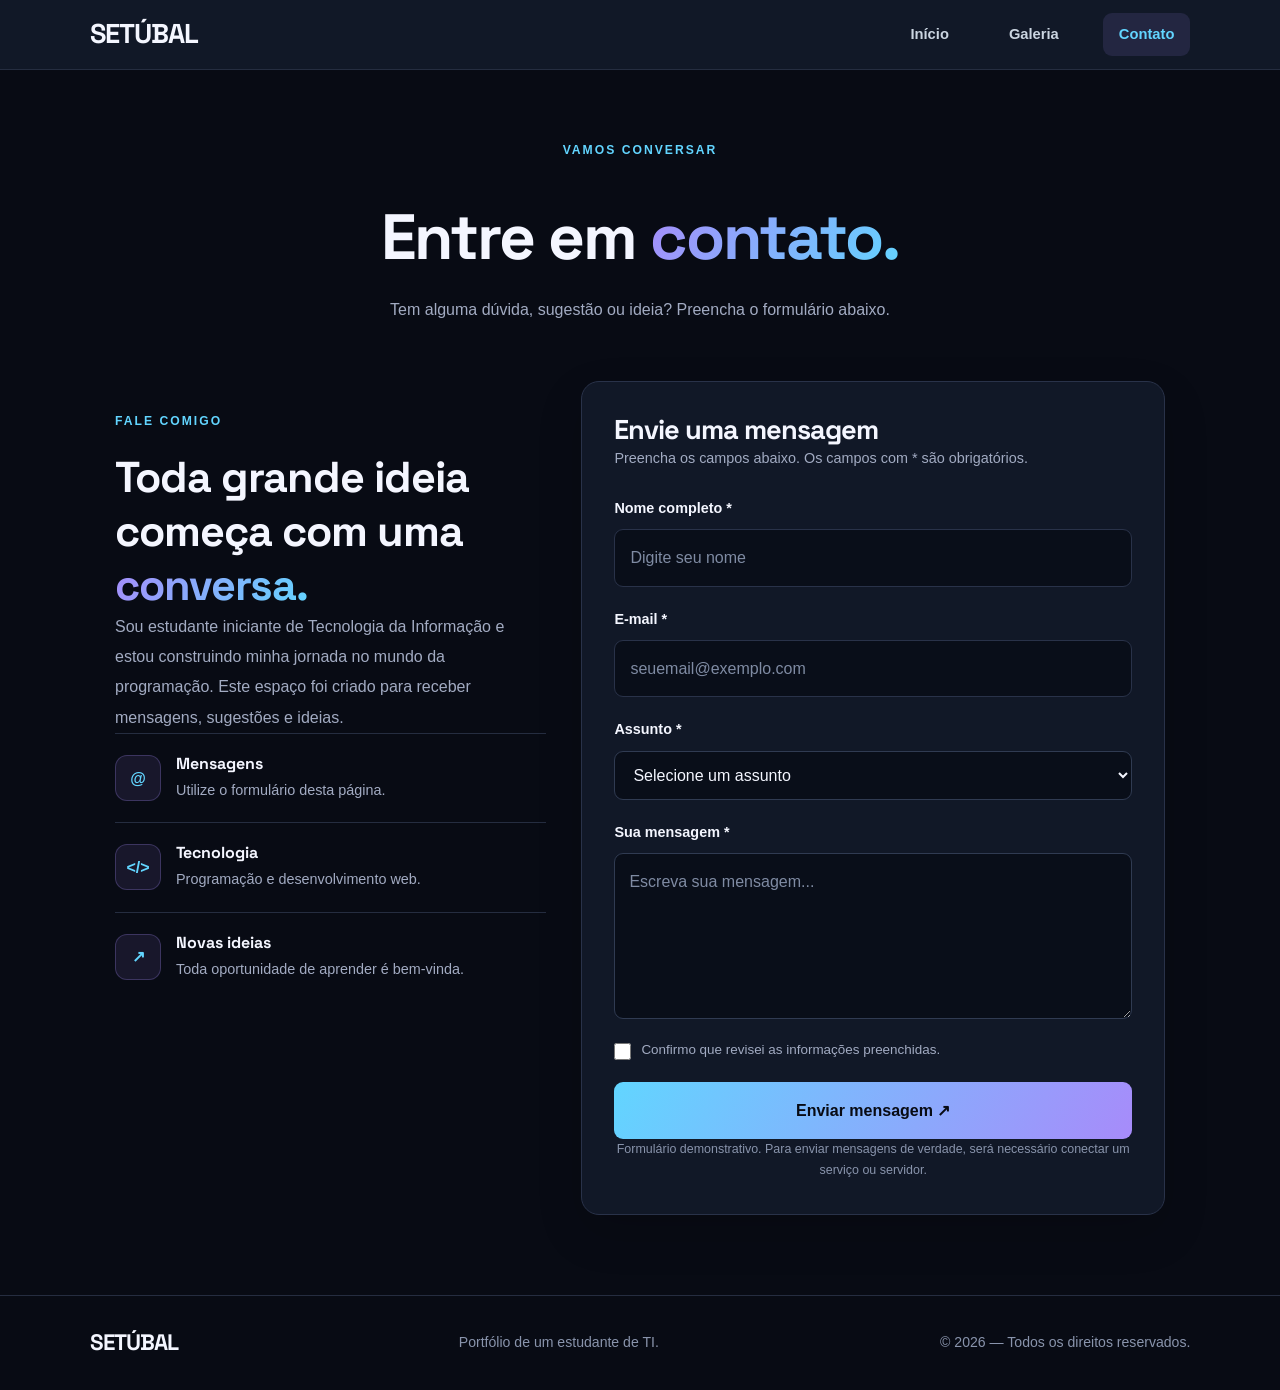
==== commit f07d921d: "Refactor contato.html for improved structure and style Updated the contato.html file to improve stru" ====
--- a/contato.html
+++ b/contato.html
@@ -1,194 +1,204 @@
 
 <!DOCTYPE html>
 <html lang="pt-BR">
-
 <head>
     <meta charset="UTF-8">
     <meta name="viewport" content="width=device-width, initial-scale=1.0">
-
-    <meta name="description"
-          content="Entre em contato com Setúbal, estudante de Tecnologia da Informação.">
-
     <meta name="theme-color" content="#080b14">
-
+    <meta name="description" content="Entre em contato com Setúbal.">
     <title>Setúbal | Contato</title>
-
     <link rel="stylesheet" href="style.css">
 
     <style>
-        /* CONTATO - TEMA FUTURISTA */
-
         body {
-            background:
-                radial-gradient(
-                    ellipse at 15% 0%,
-                    rgba(93, 63, 180, 0.13),
-                    transparent 45%
-                ),
-                #080b14;
+            margin: 0;
+            background: #080b14;
             color: #f4f6ff;
-        }
-
-        .contato-cabecalho {
-            width: min(850px, 90%);
+            font-family: Arial, Helvetica, sans-serif;
+        }
+
+        .topo {
+            min-height: 70px;
+            padding: 0 7%;
+            display: flex;
+            align-items: center;
+            justify-content: space-between;
+            gap: 20px;
+            background: #111827;
+            border-bottom: 1px solid #252d40;
+        }
+
+        .logo {
+            color: #f4f6ff;
+            font-size: 1.7rem;
+            font-weight: 800;
+            text-decoration: none;
+            letter-spacing: -1px;
+        }
+
+        .menu {
+            display: flex;
+            gap: 28px;
+            align-items: center;
+            list-style: none;
+            padding: 0;
+            margin: 0;
+        }
+
+        .menu a {
+            color: #cbd5e1;
+            text-decoration: none;
+            font-weight: 700;
+        }
+
+        .menu a:hover,
+        .menu a.ativo {
+            color: #62d5ff;
+        }
+
+        .cabecalho-contato {
+            max-width: 800px;
+            width: 90%;
             margin: auto;
-            padding: 75px 0 35px;
+            padding: 65px 0 35px;
             text-align: center;
         }
 
-        .contato-cabecalho h1 {
-            font-size: clamp(2.7rem, 6vw, 4.2rem);
+        .etiqueta {
+            color: #62d5ff;
+            font-size: .76rem;
+            font-weight: 800;
+            letter-spacing: 2px;
+        }
+
+        .cabecalho-contato h1 {
+            font-size: clamp(2.7rem, 6vw, 4rem);
             letter-spacing: -2px;
-            color: #f4f6ff;
-        }
-
-        .contato-cabecalho h1 span {
+            margin: 20px 0;
+        }
+
+        .cabecalho-contato h1 span,
+        .apresentacao-contato h2 span {
             background: linear-gradient(120deg, #a78bfa, #62d5ff);
             color: transparent;
             background-clip: text;
             -webkit-background-clip: text;
         }
 
-        .contato-cabecalho p {
+        .cabecalho-contato p,
+        .apresentacao-contato > p {
             color: #a2abc2;
-            margin-top: 18px;
-            line-height: 1.8;
+            line-height: 1.9;
         }
 
         .contato-layout {
             width: min(1050px, 88%);
             margin: 0 auto;
-            padding: 30px 0 90px;
+            padding: 20px 0 80px;
             display: grid;
-            grid-template-columns: 0.85fr 1.15fr;
+            grid-template-columns: .85fr 1.15fr;
             gap: 35px;
             align-items: start;
         }
 
-        /* PAINEL DE APRESENTAÇÃO */
-
-        .contato-apresentacao {
-            padding: 32px 10px 25px 0;
-        }
-
-        .contato-apresentacao h2 {
-            font-size: clamp(2rem, 4vw, 2.8rem);
-            margin-bottom: 18px;
-            line-height: 1.2;
-        }
-
-        .contato-apresentacao h2 span {
-            background: linear-gradient(120deg, #a78bfa, #62d5ff);
-            color: transparent;
-            background-clip: text;
-            -webkit-background-clip: text;
-        }
-
-        .contato-apresentacao > p {
-            color: #a2abc2;
-            line-height: 1.9;
-            margin-bottom: 30px;
-        }
-
-        .contato-info {
+        .apresentacao-contato {
+            padding-top: 25px;
+        }
+
+        .apresentacao-contato h2 {
+            font-size: clamp(2rem, 4vw, 2.7rem);
+            line-height: 1.25;
+        }
+
+        .informacao {
             display: flex;
+            align-items: center;
             gap: 15px;
-            align-items: center;
-            padding: 19px 0;
-            border-top: 1px solid rgba(255, 255, 255, 0.09);
-        }
-
-        .contato-icone {
-            width: 48px;
-            height: 48px;
+            padding: 20px 0;
+            border-top: 1px solid #252d40;
+        }
+
+        .icone {
+            width: 46px;
+            height: 46px;
             flex-shrink: 0;
             display: grid;
             place-items: center;
-            border: 1px solid rgba(167, 139, 250, 0.25);
-            background: rgba(167, 139, 250, 0.1);
-            border-radius: 13px;
             color: #62d5ff;
-            font-size: 1.2rem;
-            font-weight: bold;
-        }
-
-        .contato-info h3 {
+            background: rgba(167, 139, 250, .10);
+            border: 1px solid rgba(167, 139, 250, .25);
+            border-radius: 12px;
+            font-weight: 800;
+        }
+
+        .informacao h3 {
+            margin: 0 0 6px;
             font-size: 1rem;
-            margin-bottom: 5px;
-            color: #f4f6ff;
-        }
-
-        .contato-info p {
+        }
+
+        .informacao p {
+            margin: 0;
             color: #a2abc2;
-            font-size: 0.9rem;
+            font-size: .9rem;
             line-height: 1.6;
-            overflow-wrap: anywhere;
-        }
-
-        /* FORMULÁRIO */
+        }
 
         .formulario {
             padding: 32px;
-            border: 1px solid rgba(167, 139, 250, 0.2);
-            border-radius: 20px;
-            background:
-                radial-gradient(
-                    ellipse at top right,
-                    rgba(98, 213, 255, 0.07),
-                    transparent 50%
-                ),
-                linear-gradient(145deg, #111827, #0c1120);
-            box-shadow: 0 20px 60px rgba(0, 0, 0, 0.15);
+            background: #111827;
+            border: 1px solid #293249;
+            border-radius: 18px;
+            box-shadow: 0 18px 45px rgba(0, 0, 0, .15);
         }
 
         .formulario h2 {
-            font-size: 1.8rem;
-            color: #f4f6ff;
-        }
-
-        .formulario > p {
+            font-size: 1.7rem;
+            margin-top: 0;
+        }
+
+        .descricao-formulario {
             color: #a2abc2;
-            font-size: 0.88rem;
+            font-size: .9rem;
             line-height: 1.7;
-            margin: 10px 0 25px;
+            margin-bottom: 25px;
         }
 
         .campo {
             display: grid;
             gap: 9px;
-            margin-bottom: 21px;
+            margin-bottom: 20px;
         }
 
         .campo label {
-            color: #f4f6ff;
-            font-size: 0.9rem;
-            font-weight: 600;
-        }
-
-        .campo input:not([type="checkbox"]),
+            font-size: .9rem;
+            font-weight: 700;
+        }
+
+        .campo input,
         .campo select,
         .campo textarea {
+            box-sizing: border-box;
             width: 100%;
-            padding: 14px 15px;
+            padding: 14px;
             color: #f4f6ff;
             background: #090e19;
-            border: 1px solid #293249;
+            border: 1px solid #303b52;
             border-radius: 9px;
+            font: inherit;
             outline: none;
-            font: inherit;
-            transition: border-color 0.2s, box-shadow 0.2s;
+            transition: border-color .2s, box-shadow .2s;
         }
 
         .campo input::placeholder,
         .campo textarea::placeholder {
-            color: #737f98;
+            color: #7f8ba3;
         }
 
         .campo input:focus,
         .campo select:focus,
         .campo textarea:focus {
             border-color: #a78bfa;
-            box-shadow: 0 0 0 3px rgba(167, 139, 250, 0.12);
+            box-shadow: 0 0 0 3px rgba(167, 139, 250, .12);
         }
 
         .campo select {
@@ -196,92 +206,106 @@
         }
 
         .campo select option {
-            background: #101625;
-            color: #f4f6ff;
+            background: #111827;
         }
 
         .campo textarea {
-            min-height: 135px;
+            min-height: 130px;
             resize: vertical;
         }
 
         .campo-checkbox {
             display: flex;
             align-items: flex-start;
-            gap: 11px;
+            gap: 10px;
         }
 
         .campo-checkbox input {
             width: 17px;
             height: 17px;
-            margin-top: 5px;
-            flex-shrink: 0;
+            margin-top: 4px;
             accent-color: #a78bfa;
         }
 
         .campo-checkbox label {
             color: #a2abc2;
-            font-size: 0.84rem;
+            font-size: .84rem;
             font-weight: 400;
             line-height: 1.7;
         }
 
         .botao-enviar {
             width: 100%;
+            padding: 15px;
+            color: #080b14;
+            background: linear-gradient(120deg, #62d5ff, #a78bfa);
             border: none;
-        }
-
-        .aviso-formulario {
-            color: #8994ac !important;
-            font-size: 0.78rem !important;
+            border-radius: 9px;
+            font-size: 1rem;
+            font-weight: 800;
+            cursor: pointer;
+            transition: filter .2s, transform .2s;
+        }
+
+        .botao-enviar:hover {
+            filter: brightness(1.1);
+            transform: translateY(-2px);
+        }
+
+        .aviso {
+            color: #8994ac;
+            font-size: .78rem;
+            line-height: 1.7;
             text-align: center;
-            margin-top: 17px !important;
-            margin-bottom: 0 !important;
-        }
-
-        /* RODAPÉ */
+            margin-bottom: 0;
+        }
 
         .rodape {
-            background: rgba(8, 11, 20, 0.7);
-            border-top: 1px solid rgba(255, 255, 255, 0.09);
+            padding: 28px 7%;
+            display: flex;
+            flex-wrap: wrap;
+            justify-content: space-between;
+            align-items: center;
+            gap: 15px;
+            background: #080b14;
+            border-top: 1px solid #252d40;
         }
 
         .rodape p {
-            color: #a2abc2;
-        }
-
-        /* RESPONSIVIDADE */
+            color: #8994ac;
+            font-size: .88rem;
+        }
 
         @media (max-width: 800px) {
             .contato-layout {
                 grid-template-columns: 1fr;
-                gap: 25px;
-            }
-
-            .contato-apresentacao {
-                padding-right: 0;
-            }
-        }
-
-        @media (max-width: 550px) {
-            .contato-cabecalho {
-                padding-top: 55px;
-            }
-
-            .contato-layout {
-                width: 90%;
-                padding-bottom: 55px;
+            }
+        }
+
+        @media (max-width: 650px) {
+            .topo {
+                padding: 20px 5%;
+                flex-direction: column;
+            }
+
+            .menu {
+                gap: 20px;
+                flex-wrap: wrap;
+                justify-content: center;
             }
 
             .formulario {
                 padding: 24px 18px;
             }
+
+            .rodape {
+                flex-direction: column;
+                text-align: center;
+            }
         }
 
         @media (prefers-reduced-motion: reduce) {
-            *,
-            *::before,
-            *::after {
+            *, *::before, *::after {
                 animation: none !important;
                 transition: none !important;
             }
@@ -290,58 +314,32 @@
 </head>
 
 <body>
-
-    <!-- CABEÇALHO -->
-
     <header class="topo">
-
-        <a href="index.html" class="logo">
-            SETÚBAL<span>.</span>
-        </a>
+        <a href="index.html" class="logo">SETÚBAL</a>
 
         <nav aria-label="Menu principal">
             <ul class="menu">
-                <li>
-                    <a href="index.html">Início</a>
-                </li>
-
-                <li>
-                    <a href="galeria.html">Galeria</a>
-                </li>
-
-                <li>
-                    <a href="contato.html" class="ativo">Contato</a>
-                </li>
+                <li><a href="index.html">Início</a></li>
+                <li><a href="galeria.html">Galeria</a></li>
+                <li><a href="contato.html" class="ativo">Contato</a></li>
             </ul>
         </nav>
-
     </header>
 
-    <!-- TÍTULO -->
-
     <main>
-
-        <section class="contato-cabecalho">
-
+        <section class="cabecalho-contato">
             <span class="etiqueta">VAMOS CONVERSAR</span>
 
-            <h1>
-                Entre em <span>contato.</span>
-            </h1>
+            <h1>Entre em <span>contato.</span></h1>
 
             <p>
                 Tem alguma dúvida, sugestão ou ideia?
                 Preencha o formulário abaixo.
             </p>
-
         </section>
 
-        <!-- CONTEÚDO DO CONTATO -->
-
         <section class="contato-layout">
-
-            <div class="contato-apresentacao">
-
+            <div class="apresentacao-contato">
                 <span class="etiqueta">FALE COMIGO</span>
 
                 <h2>
@@ -352,62 +350,44 @@
                 <p>
                     Sou estudante iniciante de Tecnologia da Informação
                     e estou construindo minha jornada no mundo da
-                    programação. Este espaço foi criado para facilitar
-                    o contato e receber mensagens, sugestões e ideias.
+                    programação. Este espaço foi criado para receber
+                    mensagens, sugestões e ideias.
                 </p>
 
-                <div class="contato-info">
-
-                    <div class="contato-icone">@</div>
-
+                <div class="informacao">
+                    <div class="icone">@</div>
                     <div>
-                        <h3>Mensagem</h3>
+                        <h3>Mensagens</h3>
                         <p>Utilize o formulário desta página.</p>
                     </div>
-
-                </div>
-
-                <div class="contato-info">
-
-                    <div class="contato-icone">&lt;/&gt;</div>
-
+                </div>
+
+                <div class="informacao">
+                    <div class="icone">&lt;/&gt;</div>
                     <div>
-                        <h3>Área de interesse</h3>
-                        <p>Programação e Tecnologia da Informação.</p>
+                        <h3>Tecnologia</h3>
+                        <p>Programação e desenvolvimento web.</p>
                     </div>
-
-                </div>
-
-                <div class="contato-info">
-
-                    <div class="contato-icone">↗</div>
-
+                </div>
+
+                <div class="informacao">
+                    <div class="icone">↗</div>
                     <div>
                         <h3>Novas ideias</h3>
                         <p>Toda oportunidade de aprender é bem-vinda.</p>
                     </div>
-
-                </div>
-
+                </div>
             </div>
 
-            <!-- FORMULÁRIO -->
-
-            <form class="formulario"
-                  action="#"
-                  method="get">
-
+            <form class="formulario" action="#" method="get">
                 <h2>Envie uma mensagem</h2>
 
-                <p>
-                    Preencha os campos abaixo.
-                    Os campos com * são obrigatórios.
+                <p class="descricao-formulario">
+                    Preencha os campos abaixo. Os campos com * são obrigatórios.
                 </p>
 
                 <div class="campo">
-
                     <label for="nome">Nome completo *</label>
-
                     <input
                         type="text"
                         id="nome"
@@ -416,13 +396,10 @@
                         autocomplete="name"
                         minlength="2"
                         required>
-
                 </div>
 
                 <div class="campo">
-
                     <label for="email">E-mail *</label>
-
                     <input
                         type="email"
                         id="email"
@@ -430,33 +407,24 @@
                         placeholder="seuemail@exemplo.com"
                         autocomplete="email"
                         required>
-
                 </div>
 
                 <div class="campo">
-
                     <label for="assunto">Assunto *</label>
-
                     <select id="assunto" name="assunto" required>
-
                         <option value="" disabled selected>
                             Selecione um assunto
                         </option>
-
                         <option value="duvida">Dúvida</option>
                         <option value="sugestao">Sugestão</option>
                         <option value="projeto">Projeto</option>
                         <option value="elogio">Elogio</option>
                         <option value="outro">Outro</option>
-
                     </select>
-
                 </div>
 
                 <div class="campo">
-
                     <label for="mensagem">Sua mensagem *</label>
-
                     <textarea
                         id="mensagem"
                         name="mensagem"
@@ -464,11 +432,9 @@
                         minlength="10"
                         placeholder="Escreva sua mensagem..."
                         required></textarea>
-
-                </div>
-
-                <div class="campo campo-checkbox">
-
+                </div>
+
+                <div class="campo-checkbox campo">
                     <input
                         type="checkbox"
                         id="confirmacao"
@@ -478,37 +444,24 @@
                     <label for="confirmacao">
                         Confirmo que revisei as informações preenchidas.
                     </label>
-
-                </div>
-
-                <button type="submit" class="botao botao-enviar">
+                </div>
+
+                <button type="submit" class="botao-enviar">
                     Enviar mensagem ↗
                 </button>
 
-                <p class="aviso-formulario">
-                    Formulário demonstrativo. O envio real de mensagens
-                    exige uma integração com servidor ou serviço de formulários.
+                <p class="aviso">
+                    Formulário demonstrativo. Para enviar mensagens de verdade,
+                    será necessário conectar um serviço ou servidor.
                 </p>
-
             </form>
-
         </section>
-
     </main>
 
-    <!-- RODAPÉ -->
-
     <footer class="rodape">
-
-        <a href="index.html" class="logo">
-            SETÚBAL<span>.</span>
-        </a>
-
+        <a href="index.html" class="logo">SETÚBAL</a>
         <p>Portfólio de um estudante de TI.</p>
-
-        <p>© 2026 — Projeto de desenvolvimento web.</p>
-
+        <p>© 2026 — Todos os direitos reservados.</p>
     </footer>
-
 </body>
 </html>
